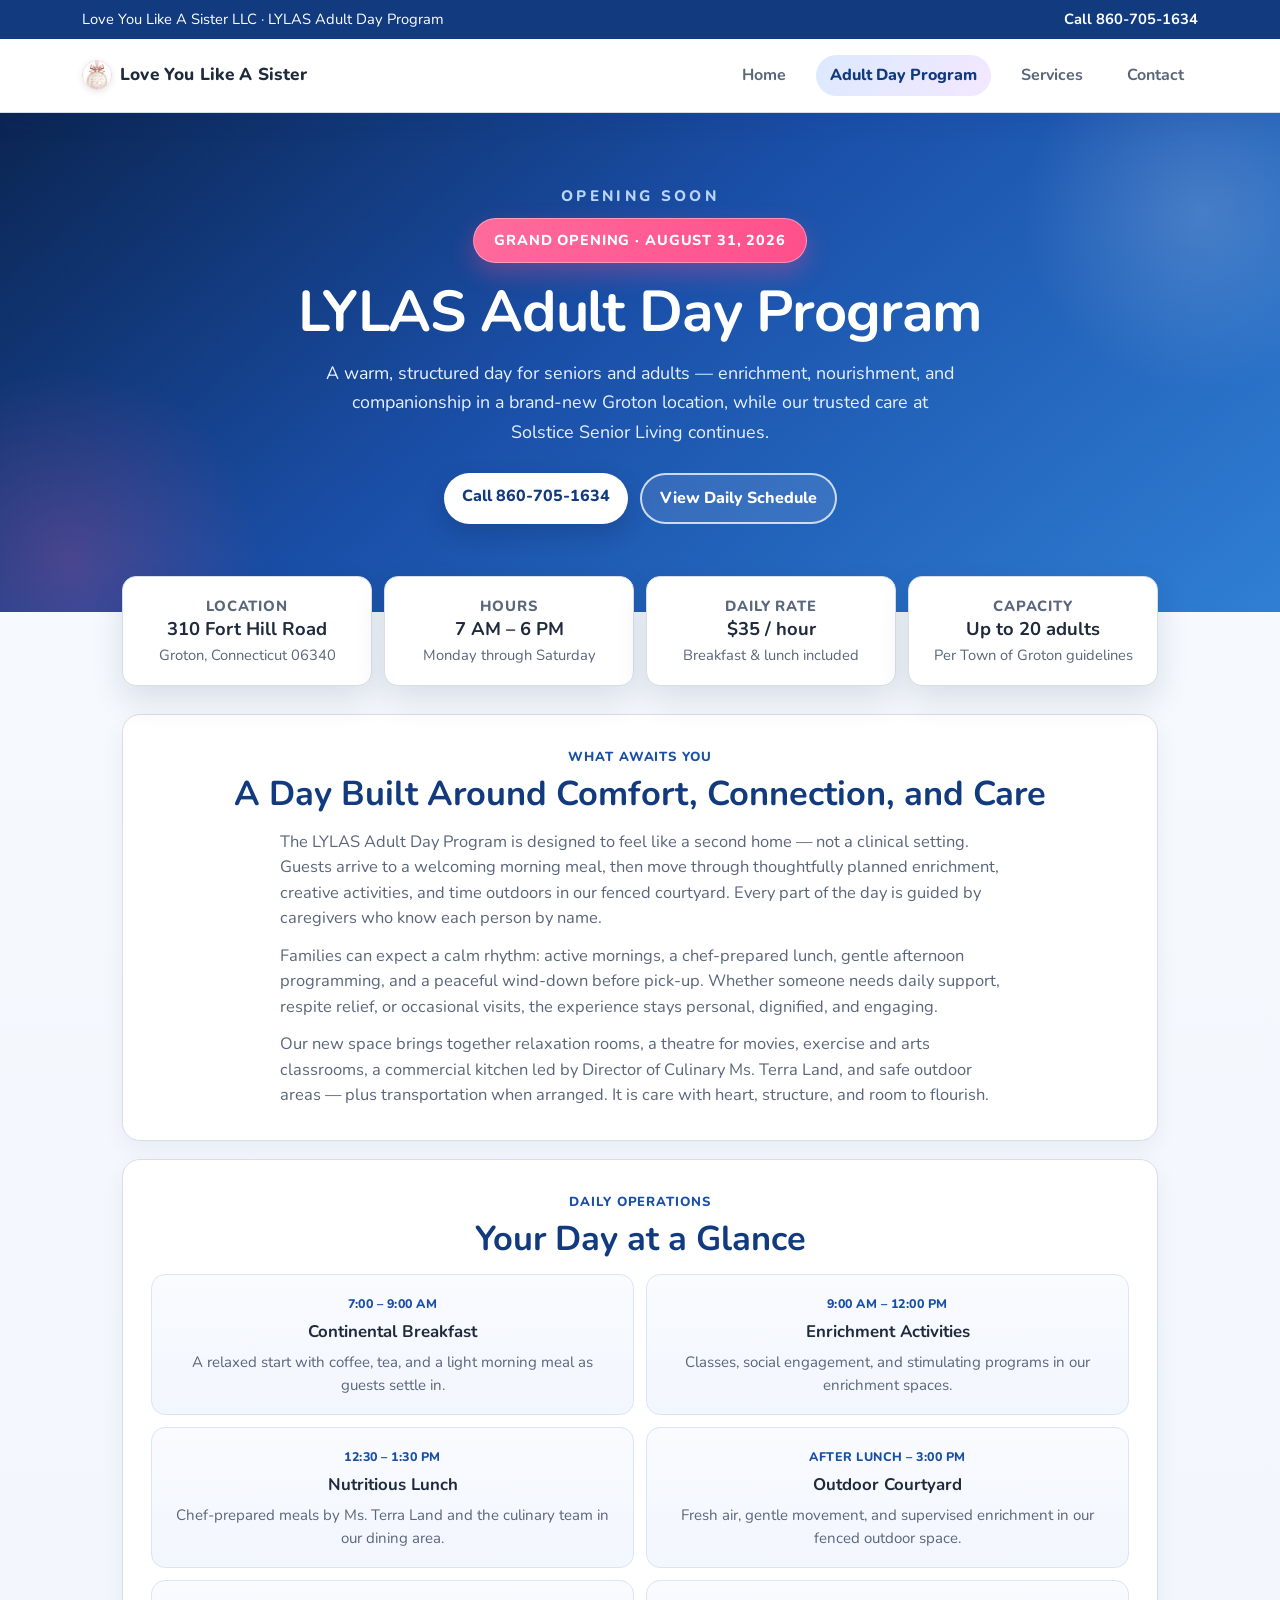
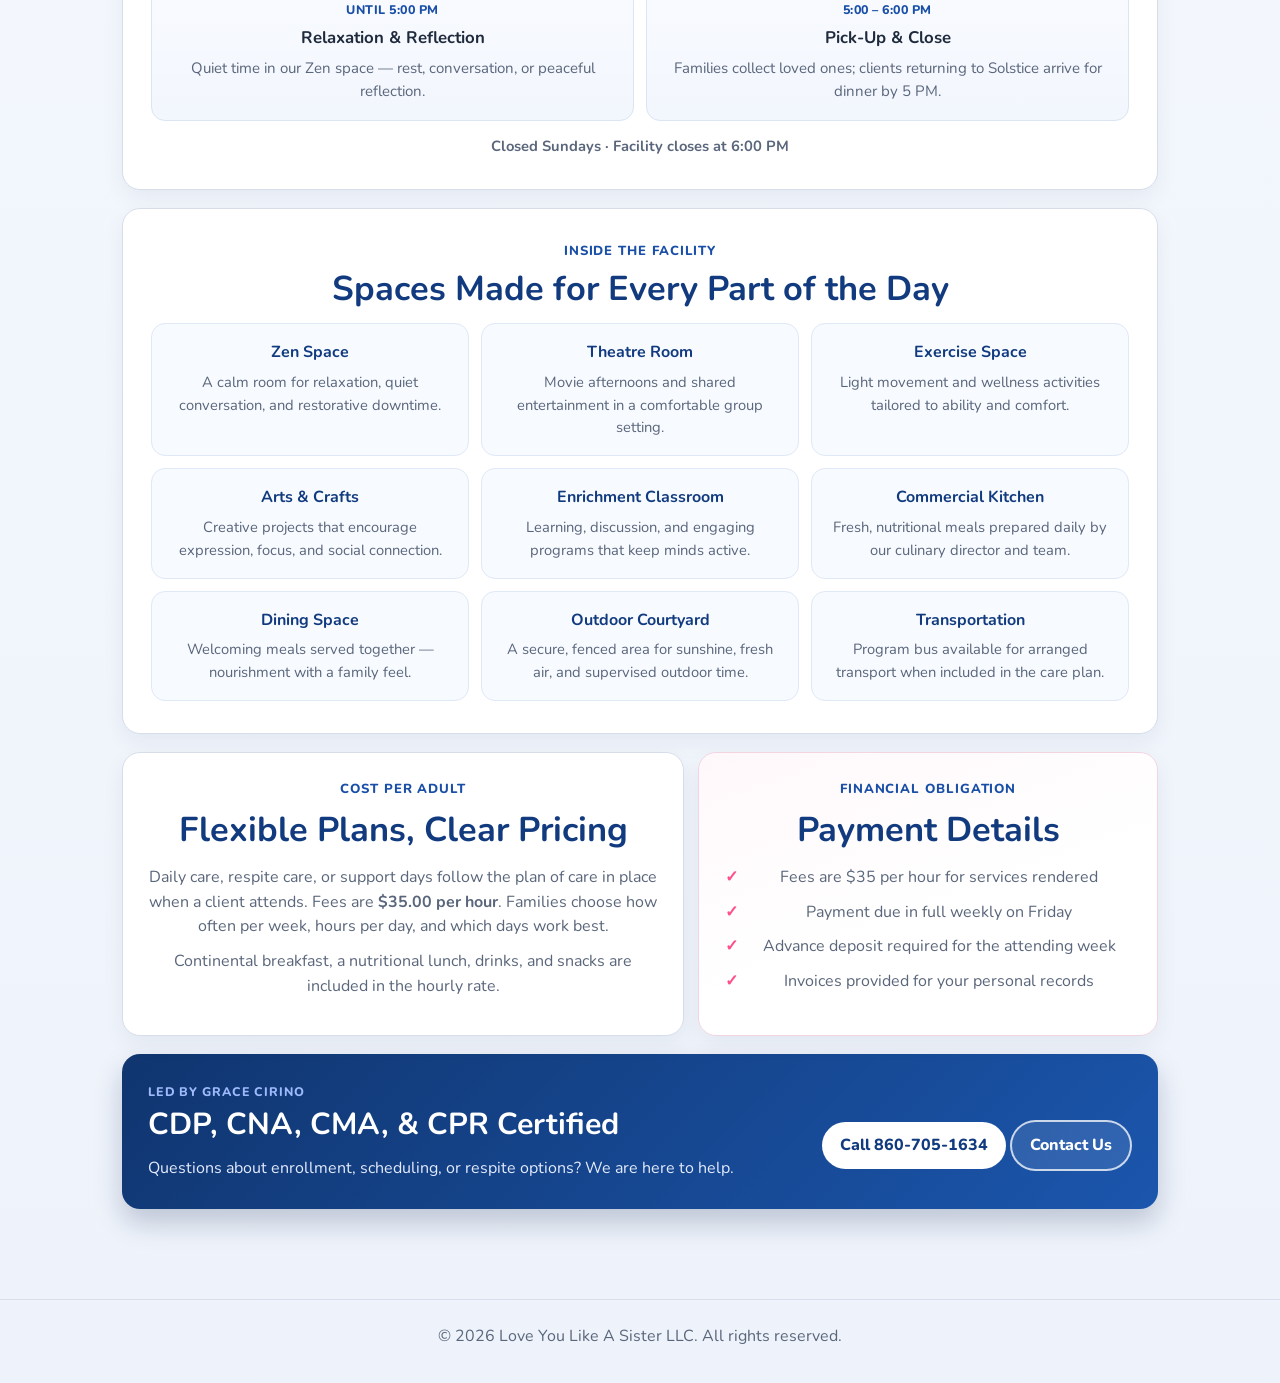
==== adult-day-program.html @ a0c16c76 "Add Adult Day Program page, analytics tracking, and UI polish. Launch a dedicated LYLAS program deta" ====
<!DOCTYPE html>
<html lang="en">
<head>
  <meta charset="UTF-8">
  <meta name="viewport" content="width=device-width, initial-scale=1.0">
  <title>LYLAS Adult Day Program | Love You Like A Sister</title>
  <meta name="description" content="Daily operations, fees, and facility details for the LYLAS Adult Day Program in Groton, Connecticut.">
  <link rel="preconnect" href="https://fonts.googleapis.com">
  <link rel="preconnect" href="https://fonts.gstatic.com" crossorigin>
  <link href="https://fonts.googleapis.com/css2?family=Nunito:wght@400;600;700;800&display=swap" rel="stylesheet">
  <link rel="stylesheet" href="styles.css?v=2">
  <link rel="icon" type="image/png" href="D677EA84-E0FD-40B1-A47E-7FA4DDE74145.PNG">
  <script defer src="/_vercel/insights/script.js"></script>
  <script defer src="analytics-trackers.js"></script>
</head>
<body class="adp-page">
  <header class="site-header adp-header">
    <div class="top-contact">
      <div class="wrap">
        <p>Love You Like A Sister LLC · LYLAS Adult Day Program</p>
        <a href="tel:+18607051634">Call 860-705-1634</a>
      </div>
    </div>
    <nav class="nav-wrap">
      <a class="brand" href="index.html">
        <img class="brand-heart" src="D677EA84-E0FD-40B1-A47E-7FA4DDE74145.PNG" alt="Love You Like A Sister logo">
        Love You Like A Sister
      </a>
      <div class="nav-links">
        <a href="index.html">Home</a>
        <a class="active" href="adult-day-program.html">Adult Day Program</a>
        <a href="services.html">Services</a>
        <a href="contact.html">Contact</a>
      </div>
    </nav>
  </header>

  <section class="adp-hero">
    <div class="adp-hero-glow" aria-hidden="true"></div>
    <div class="adp-hero-inner">
      <p class="adp-opening">Opening Soon</p>
      <span class="adp-badge">Grand Opening · August 31, 2026</span>
      <h1>LYLAS Adult Day Program</h1>
      <p class="adp-hero-lead">
        A warm, structured day for seniors and adults — enrichment, nourishment, and companionship
        in a brand-new Groton location, while our trusted care at Solstice Senior Living continues.
      </p>
      <div class="adp-hero-actions">
        <a class="btn primary" href="tel:+18607051634">Call 860-705-1634</a>
        <a class="btn ghost adp-btn-light" href="#schedule">View Daily Schedule</a>
      </div>
    </div>
  </section>

  <main class="adp-main">
    <section class="adp-stats">
      <article class="adp-stat-card">
        <p class="adp-stat-label">Location</p>
        <h3>310 Fort Hill Road</h3>
        <p>Groton, Connecticut 06340</p>
      </article>
      <article class="adp-stat-card">
        <p class="adp-stat-label">Hours</p>
        <h3>7 AM – 6 PM</h3>
        <p>Monday through Saturday</p>
      </article>
      <article class="adp-stat-card">
        <p class="adp-stat-label">Daily Rate</p>
        <h3>$35 / hour</h3>
        <p>Breakfast &amp; lunch included</p>
      </article>
      <article class="adp-stat-card">
        <p class="adp-stat-label">Capacity</p>
        <h3>Up to 20 adults</h3>
        <p>Per Town of Groton guidelines</p>
      </article>
    </section>

    <section class="adp-section adp-intro">
      <p class="eyebrow">What Awaits You</p>
      <h2>A Day Built Around Comfort, Connection, and Care</h2>
      <div class="adp-prose">
        <p>
          The LYLAS Adult Day Program is designed to feel like a second home — not a clinical setting.
          Guests arrive to a welcoming morning meal, then move through thoughtfully planned enrichment,
          creative activities, and time outdoors in our fenced courtyard. Every part of the day is guided
          by caregivers who know each person by name.
        </p>
        <p>
          Families can expect a calm rhythm: active mornings, a chef-prepared lunch, gentle afternoon
          programming, and a peaceful wind-down before pick-up. Whether someone needs daily support,
          respite relief, or occasional visits, the experience stays personal, dignified, and engaging.
        </p>
        <p>
          Our new space brings together relaxation rooms, a theatre for movies, exercise and arts classrooms,
          a commercial kitchen led by Director of Culinary Ms. Terra Land, and safe outdoor areas — plus
          transportation when arranged. It is care with heart, structure, and room to flourish.
        </p>
      </div>
    </section>

    <section id="schedule" class="adp-section">
      <p class="eyebrow">Daily Operations</p>
      <h2>Your Day at a Glance</h2>
      <div class="adp-timeline">
        <article class="adp-time-card">
          <time>7:00 – 9:00 AM</time>
          <h3>Continental Breakfast</h3>
          <p>A relaxed start with coffee, tea, and a light morning meal as guests settle in.</p>
        </article>
        <article class="adp-time-card">
          <time>9:00 AM – 12:00 PM</time>
          <h3>Enrichment Activities</h3>
          <p>Classes, social engagement, and stimulating programs in our enrichment spaces.</p>
        </article>
        <article class="adp-time-card">
          <time>12:30 – 1:30 PM</time>
          <h3>Nutritious Lunch</h3>
          <p>Chef-prepared meals by Ms. Terra Land and the culinary team in our dining area.</p>
        </article>
        <article class="adp-time-card">
          <time>After Lunch – 3:00 PM</time>
          <h3>Outdoor Courtyard</h3>
          <p>Fresh air, gentle movement, and supervised enrichment in our fenced outdoor space.</p>
        </article>
        <article class="adp-time-card">
          <time>Until 5:00 PM</time>
          <h3>Relaxation &amp; Reflection</h3>
          <p>Quiet time in our Zen space — rest, conversation, or peaceful reflection.</p>
        </article>
        <article class="adp-time-card">
          <time>5:00 – 6:00 PM</time>
          <h3>Pick-Up &amp; Close</h3>
          <p>Families collect loved ones; clients returning to Solstice arrive for dinner by 5 PM.</p>
        </article>
      </div>
      <p class="adp-footnote">Closed Sundays · Facility closes at 6:00 PM</p>
    </section>

    <section class="adp-section">
      <p class="eyebrow">Inside the Facility</p>
      <h2>Spaces Made for Every Part of the Day</h2>
      <div class="adp-feature-grid">
        <article class="adp-feature-card">
          <h3>Zen Space</h3>
          <p>A calm room for relaxation, quiet conversation, and restorative downtime.</p>
        </article>
        <article class="adp-feature-card">
          <h3>Theatre Room</h3>
          <p>Movie afternoons and shared entertainment in a comfortable group setting.</p>
        </article>
        <article class="adp-feature-card">
          <h3>Exercise Space</h3>
          <p>Light movement and wellness activities tailored to ability and comfort.</p>
        </article>
        <article class="adp-feature-card">
          <h3>Arts &amp; Crafts</h3>
          <p>Creative projects that encourage expression, focus, and social connection.</p>
        </article>
        <article class="adp-feature-card">
          <h3>Enrichment Classroom</h3>
          <p>Learning, discussion, and engaging programs that keep minds active.</p>
        </article>
        <article class="adp-feature-card">
          <h3>Commercial Kitchen</h3>
          <p>Fresh, nutritional meals prepared daily by our culinary director and team.</p>
        </article>
        <article class="adp-feature-card">
          <h3>Dining Space</h3>
          <p>Welcoming meals served together — nourishment with a family feel.</p>
        </article>
        <article class="adp-feature-card">
          <h3>Outdoor Courtyard</h3>
          <p>A secure, fenced area for sunshine, fresh air, and supervised outdoor time.</p>
        </article>
        <article class="adp-feature-card">
          <h3>Transportation</h3>
          <p>Program bus available for arranged transport when included in the care plan.</p>
        </article>
      </div>
    </section>

    <section class="adp-section adp-split">
      <article class="adp-panel">
        <p class="eyebrow">Cost per Adult</p>
        <h2>Flexible Plans, Clear Pricing</h2>
        <p>
          Daily care, respite care, or support days follow the plan of care in place when a client attends.
          Fees are <strong>$35.00 per hour</strong>. Families choose how often per week, hours per day, and which days work best.
        </p>
        <p>
          Continental breakfast, a nutritional lunch, drinks, and snacks are included in the hourly rate.
        </p>
      </article>
      <article class="adp-panel adp-panel-accent">
        <p class="eyebrow">Financial Obligation</p>
        <h2>Payment Details</h2>
        <ul class="adp-checklist">
          <li>Fees are $35 per hour for services rendered</li>
          <li>Payment due in full weekly on Friday</li>
          <li>Advance deposit required for the attending week</li>
          <li>Invoices provided for your personal records</li>
        </ul>
      </article>
    </section>

    <section class="adp-cta-band">
      <div>
        <p class="eyebrow">Led by Grace Cirino</p>
        <h2>CDP, CNA, CMA, &amp; CPR Certified</h2>
        <p>Questions about enrollment, scheduling, or respite options? We are here to help.</p>
      </div>
      <div class="hero-cta">
        <a class="btn primary" href="tel:+18607051634">Call 860-705-1634</a>
        <a class="btn ghost adp-btn-light" href="contact.html">Contact Us</a>
      </div>
    </section>
  </main>

  <footer class="site-footer">
    <p>&copy; 2026 Love You Like A Sister LLC. All rights reserved.</p>
  </footer>
</body>
</html>
---- styles.css ----
:root {
  --surface: #ffffff;
  --bg: #f6f8fc;
  --ink: #1f2b3d;
  --muted: #5a667b;
  --brand: #1a4fa8;
  --brand-dark: #123b7f;
  --accent: #ff4f8b;
  --border: #d7deea;
  --section: #edf2fb;
  --shadow: 0 14px 32px rgba(16, 33, 66, 0.12);
}

* {
  box-sizing: border-box;
}

body {
  margin: 0;
  font-family: "Nunito", Arial, sans-serif;
  color: var(--ink);
  background: var(--bg);
  line-height: 1.55;
  overflow-x: hidden;
}

img {
  display: block;
  width: 100%;
  height: auto;
}

.top-contact {
  background: var(--brand-dark);
  color: #fff;
  font-size: 0.92rem;
  max-height: 48px;
  overflow: hidden;
  transition: max-height 0.35s ease, opacity 0.35s ease;
}

.wrap {
  max-width: 1160px;
  margin: 0 auto;
  padding: 8px 22px;
  display: flex;
  justify-content: space-between;
  align-items: center;
  gap: 12px;
}

.top-contact p {
  margin: 0;
}

.top-contact a {
  color: #fff;
  text-decoration: none;
  font-weight: 700;
}

.site-header {
  position: sticky;
  top: 0;
  z-index: 20;
  background: rgba(255, 255, 255, 0.96);
  backdrop-filter: blur(8px);
  border-bottom: 1px solid var(--border);
  transition: box-shadow 0.25s ease, background-color 0.25s ease;
}

.site-header.scrolled {
  box-shadow: 0 10px 26px rgba(14, 28, 56, 0.12);
  background: rgba(255, 255, 255, 0.98);
}

.site-header.scrolled .top-contact {
  max-height: 0;
  opacity: 0;
}

.nav-wrap {
  max-width: 1160px;
  margin: 0 auto;
  padding: 14px 22px;
  display: flex;
  justify-content: space-between;
  align-items: center;
  gap: 14px;
  transition: padding 0.25s ease;
}

.site-header.scrolled .nav-wrap {
  padding-top: 10px;
  padding-bottom: 10px;
}

.brand {
  text-decoration: none;
  color: var(--ink);
  font-weight: 800;
  letter-spacing: 0.01em;
  font-size: 1.08rem;
  display: inline-flex;
  align-items: center;
  gap: 8px;
}

.brand-heart {
  width: 30px;
  height: 30px;
  border-radius: 50%;
  object-fit: cover;
  border: 1px solid #ecd9df;
  box-shadow: 0 2px 6px rgba(129, 68, 91, 0.14);
  flex-shrink: 0;
}

.nav-links {
  display: flex;
  gap: 16px;
  flex-wrap: wrap;
}

.nav-links a {
  text-decoration: none;
  color: var(--muted);
  font-weight: 700;
}

.nav-links a:hover {
  color: var(--brand);
}

.scroll-progress {
  position: absolute;
  left: 0;
  bottom: -1px;
  width: 0;
  height: 3px;
  background: linear-gradient(90deg, #4f8dff, #4ad2ff);
  transition: width 0.1s linear;
}

main {
  max-width: 1160px;
  margin: 0 auto;
  padding: 0 22px 50px;
}

.hero-banner {
  margin-top: 18px;
  border-radius: 0;
  overflow: hidden;
  position: relative;
  min-height: clamp(430px, 56vw, 760px);
  box-shadow: var(--shadow);
  isolation: isolate;
  width: 100vw;
  margin-left: calc(50% - 50vw);
  margin-right: calc(50% - 50vw);
  background: #d9e4f5;
}

.hero-banner img {
  position: absolute;
  inset: 0;
  width: 100%;
  height: 100%;
  object-fit: contain;
  object-position: center;
}

.hero-overlay {
  position: absolute;
  inset: 0;
  background: linear-gradient(95deg, rgba(11, 26, 56, 0.84) 28%, rgba(11, 26, 56, 0.25) 82%);
}

.hero-layer {
  position: absolute;
  border-radius: 50%;
  pointer-events: none;
  z-index: 1;
}

.hero-layer-a {
  width: 340px;
  height: 340px;
  right: -110px;
  top: -90px;
  background: radial-gradient(circle at 30% 30%, rgba(141, 184, 255, 0.52), rgba(141, 184, 255, 0));
}

.hero-layer-b {
  width: 280px;
  height: 280px;
  right: 8%;
  bottom: -150px;
  background: radial-gradient(circle at 60% 40%, rgba(255, 98, 167, 0.35), rgba(255, 98, 167, 0));
}

.hero-badge {
  position: absolute;
  z-index: 2;
  color: #f3f6ff;
  border: 1px solid rgba(255, 255, 255, 0.3);
  background: rgba(18, 40, 78, 0.45);
  backdrop-filter: blur(4px);
  border-radius: 999px;
  padding: 9px 14px;
  font-size: 0.82rem;
  font-weight: 700;
  animation: floatBadge 8s ease-in-out infinite;
  opacity: 0.9;
}

.hero-badge-a {
  top: 20%;
  right: 6%;
}

.hero-badge-b {
  right: 10%;
  bottom: 14%;
  animation-delay: 1.8s;
}

.hero-content {
  position: relative;
  z-index: 3;
  padding: 64px 56px;
  max-width: 640px;
  color: #fff;
}

.eyebrow {
  margin: 0 0 6px;
  text-transform: uppercase;
  letter-spacing: 0.07em;
  font-size: 0.78rem;
  font-weight: 800;
  color: #99b5f3;
}

.hero-content h1 {
  margin: 0 0 12px;
  line-height: 1.12;
  font-size: clamp(2rem, 5vw, 3.2rem);
}

.hero-content p {
  margin: 0;
  color: #f0f4ff;
  font-size: 1.04rem;
  max-width: 48ch;
}

.hero-mission {
  margin-top: 14px !important;
  padding-top: 12px;
  border-top: 1px solid rgba(255, 255, 255, 0.28);
  font-style: italic;
  font-weight: 700;
  color: #f7f9ff !important;
  max-width: 62ch !important;
}

.btn {
  display: inline-block;
  margin-top: 20px;
  border-radius: 999px;
  padding: 11px 18px;
  text-decoration: none;
  font-weight: 800;
}

.btn.primary {
  background: #fff;
  color: var(--brand-dark);
}

.btn.ghost {
  border: 2px solid var(--brand);
  color: var(--brand);
  background: transparent;
}

.nav-links a.active {
  color: var(--brand);
}

.section-page {
  margin: 28px 22px 50px;
  background: var(--surface);
  border: 1px solid var(--border);
  border-radius: 18px;
  padding: 28px 26px;
  box-shadow: 0 8px 22px rgba(16, 33, 66, 0.06);
}

.section-title h1 {
  margin: 0 0 10px;
  font-size: clamp(1.7rem, 3.5vw, 2.4rem);
  line-height: 1.15;
}

.stack-grid {
  display: grid;
  grid-template-columns: repeat(3, minmax(0, 1fr));
  gap: 14px;
  margin-top: 14px;
}

.stack-card {
  background: #f7faff;
  border: 1px solid var(--border);
  border-radius: 14px;
  padding: 18px;
}

.stack-card h3 {
  margin-top: 0;
  margin-bottom: 10px;
}

.stack-card ul {
  margin: 0;
  padding-left: 20px;
  color: var(--muted);
}

.page-cta,
.contact-card .hero-cta {
  margin-top: 18px;
}

.gallery-showcase {
  display: grid;
  grid-template-columns: 1.2fr 0.8fr;
  gap: 14px;
  margin-top: 14px;
}

.gallery-main {
  margin: 0;
  border: 1px solid var(--border);
  border-radius: 14px;
  overflow: hidden;
  background: #edf2fb;
}

.gallery-main img {
  width: 100%;
  aspect-ratio: 4 / 3;
  object-fit: contain;
}

.gallery-main figcaption {
  padding: 10px 12px;
  color: var(--muted);
  font-size: 0.9rem;
}

.gallery-thumbs {
  display: grid;
  grid-template-columns: repeat(3, minmax(0, 1fr));
  gap: 8px;
  align-content: start;
}

.gallery-thumb {
  border: 2px solid transparent;
  border-radius: 10px;
  padding: 0;
  overflow: hidden;
  cursor: pointer;
  background: #fff;
}

.gallery-thumb.is-active {
  border-color: var(--brand);
}

.gallery-thumb img {
  width: 100%;
  aspect-ratio: 1 / 1;
  object-fit: cover;
}

.path-cards {
  display: grid;
  grid-template-columns: repeat(4, minmax(0, 1fr));
  gap: 12px;
  margin-top: 14px;
}

.path-card {
  background: #f7faff;
  border: 1px solid var(--border);
  border-radius: 14px;
  padding: 16px;
}

.path-card span {
  display: inline-flex;
  width: 30px;
  height: 30px;
  border-radius: 50%;
  align-items: center;
  justify-content: center;
  background: #e3eefb;
  color: var(--brand);
  font-weight: 800;
}

.path-card h3 {
  margin: 8px 0 6px;
  font-size: 1rem;
}

.path-card p {
  margin: 0;
  color: var(--muted);
  font-size: 0.94rem;
}

.legacy-section,
.programs,
.media-gallery,
.videos,
.contact-cta {
  margin-top: 38px;
}

.legacy-section {
  width: 100vw;
  margin-left: calc(50% - 50vw);
  margin-right: calc(50% - 50vw);
  background: linear-gradient(180deg, #ffffff 0%, #f8fbff 100%);
  border-top: 1px solid #e3eaf5;
  border-bottom: 1px solid #e3eaf5;
  padding: 42px 0;
}

.legacy-grid {
  max-width: 1160px;
  margin: 0 auto;
  padding: 0 22px;
  display: block;
}

.legacy-grid h2,
.programs h2,
.contact-cta h2 {
  margin: 0 0 10px;
  line-height: 1.18;
  font-size: clamp(1.5rem, 3vw, 2.2rem);
}

.legacy-grid p {
  margin: 0 0 13px;
  color: var(--muted);
  font-size: 1.05rem;
  max-width: 62ch;
}

.programs {
  background: var(--section);
  border: 1px solid var(--border);
  border-radius: 0;
  padding: 34px 26px;
  width: 100vw;
  margin-left: calc(50% - 50vw);
  margin-right: calc(50% - 50vw);
  border-left: 0;
  border-right: 0;
}

.center {
  text-align: center;
}

.programs h2 {
  text-align: center;
  margin-bottom: 20px;
}

.program-shell {
  background: var(--surface);
  border: 1px solid var(--border);
  border-radius: 16px;
  padding: 18px;
  margin-bottom: 16px;
}

.program-shell:last-child {
  margin-bottom: 0;
}

.program-head p {
  margin: 0;
  color: var(--brand);
  font-size: 0.75rem;
  letter-spacing: 0.08em;
  font-weight: 800;
}

.program-head h3 {
  margin: 4px 0 8px;
  font-size: 2rem;
  line-height: 1.1;
}

.pill-row {
  display: flex;
  flex-wrap: wrap;
  gap: 8px;
  margin-bottom: 14px;
}

.pill-row span {
  font-size: 0.8rem;
  font-weight: 700;
  color: #27538b;
  padding: 6px 10px;
  border-radius: 999px;
  background: #e3eefb;
}

.program-body {
  display: grid;
  grid-template-columns: 0.9fr 1.1fr;
  gap: 18px;
  align-items: start;
}

.program-shell:nth-of-type(even) .program-gallery {
  order: 2;
}

.program-shell:nth-of-type(even) .program-detail {
  order: 1;
}

.program-gallery {
  display: grid;
  gap: 10px;
}

.program-main-frame {
  border-radius: 12px;
  border: 1px solid var(--border);
  height: clamp(280px, 34vw, 520px);
  position: relative;
  overflow: hidden;
  background: #edf2fb;
  --gallery-bg: none;
}

.program-main-frame::before {
  content: "";
  position: absolute;
  inset: 0;
  background-image: var(--gallery-bg);
  background-size: cover;
  background-position: center;
  filter: blur(16px) saturate(1.05);
  transform: scale(1.08);
  opacity: 0.8;
}

.program-main-image {
  position: relative;
  z-index: 1;
  width: 100%;
  height: 100%;
  object-fit: contain;
  object-position: center;
  background: transparent;
}

.program-thumbs {
  display: flex;
  flex-wrap: wrap;
  justify-content: center;
  gap: 8px;
  margin-top: 2px;
}

.program-thumb {
  width: 11px;
  height: 11px;
  border: 0;
  border-radius: 50%;
  padding: 0;
  cursor: pointer;
  background: #b7c6de;
  opacity: 0.95;
  transition: transform 0.2s ease, background-color 0.2s ease, opacity 0.2s ease;
}

.program-thumb img {
  display: none;
}

.program-thumb.is-active {
  background: var(--brand);
  transform: scale(1.18);
  opacity: 1;
}

.program-thumb:hover {
  background: #86a3d4;
  opacity: 1;
}

.program-detail {
  background: #fff;
  border-radius: 12px;
  border: 1px solid var(--border);
  padding: 14px;
}

.detail-label {
  margin: 0 0 10px;
  font-weight: 800;
  letter-spacing: 0.05em;
  font-size: 0.8rem;
  color: #23467e;
}

.detail-group + .detail-group {
  margin-top: 6px;
}

.detail-toggle {
  width: 100%;
  text-align: left;
  border: 0;
  border-top: 1px dashed #c8d5ea;
  background: transparent;
  color: var(--ink);
  font-size: 1rem;
  font-weight: 700;
  padding: 12px 24px 10px 0;
  position: relative;
  cursor: pointer;
}

.detail-toggle::after {
  content: "+";
  position: absolute;
  right: 2px;
  top: 10px;
  color: var(--brand);
  font-size: 1.4rem;
  font-weight: 700;
  line-height: 1;
}

.detail-toggle.is-open::after {
  content: "−";
}

.detail-content {
  max-height: 0;
  overflow: hidden;
  transition: max-height 0.3s ease;
}

.detail-content p {
  margin: 0;
  color: var(--muted);
  padding: 0 0 8px;
}

.detail-content.is-open {
  max-height: 140px;
}

.program-btn {
  margin-top: 12px;
  background: #4aafff;
  color: #08315e;
  box-shadow: none;
  font-size: 0.86rem;
  letter-spacing: 0.02em;
}

.media-gallery h2,
.videos h2 {
  text-align: center;
  margin: 0 0 10px;
}

.media-intro {
  margin: 0 auto 14px;
  text-align: center;
  color: var(--muted);
  max-width: 72ch;
}

.media-grid {
  display: grid;
  grid-template-columns: repeat(4, minmax(0, 1fr));
  gap: 10px;
}

.media-grid figure,
.video-grid figure {
  margin: 0;
  border: 1px solid var(--border);
  border-radius: 12px;
  background: #fff;
  overflow: hidden;
}

.media-grid figure {
  position: relative;
  background: linear-gradient(145deg, #f6f8ff, #e5ebf7);
  min-height: 220px;
}

.media-grid figure::before {
  content: "";
  position: absolute;
  inset: 0;
  background-image: var(--bg-image, none);
  background-size: cover;
  background-position: center;
  filter: blur(16px) saturate(1.04);
  transform: scale(1.08);
  opacity: 0.72;
}

.media-grid img {
  position: relative;
  z-index: 1;
  width: 100%;
  height: clamp(240px, 36vw, 420px);
  object-fit: contain;
  object-position: center;
}

.media-grid figcaption {
  display: none;
}

.media-grid figcaption,
.video-grid figcaption {
  margin: 0;
  padding: 8px 10px;
  color: var(--muted);
  font-size: 0.83rem;
}

.video-grid {
  display: grid;
  grid-template-columns: repeat(2, minmax(0, 1fr));
  gap: 12px;
}

.video-grid video {
  width: 100%;
  max-height: 460px;
  background: #000;
  display: block;
  cursor: zoom-in;
}

main img,
main video {
  cursor: zoom-in;
}

.lightbox {
  position: fixed;
  inset: 0;
  z-index: 200;
  background: rgba(5, 10, 20, 0.9);
  display: none;
  align-items: center;
  justify-content: center;
  padding: 18px;
}

.lightbox.is-open {
  display: flex;
}

.lightbox-media {
  max-width: min(98vw, 1500px);
  max-height: 94vh;
  width: auto;
  height: auto;
  object-fit: contain;
  box-shadow: 0 18px 44px rgba(0, 0, 0, 0.42);
  border-radius: 10px;
}

.lightbox video.lightbox-media {
  width: min(98vw, 1400px);
}

.lightbox-close {
  position: absolute;
  top: 12px;
  right: 14px;
  border: 0;
  border-radius: 999px;
  background: rgba(255, 255, 255, 0.18);
  color: #fff;
  font-size: 1.8rem;
  width: 42px;
  height: 42px;
  cursor: pointer;
}

.contact-cta {
  background: linear-gradient(135deg, #10356f, #1b56ad);
  color: #fff;
  border-radius: 18px;
  padding: 26px;
  display: flex;
  justify-content: space-between;
  gap: 18px;
  align-items: center;
  box-shadow: 0 14px 26px rgba(13, 34, 78, 0.22);
}

.contact-cta p {
  margin: 0;
  color: #e5ecff;
}

.contact-cta .eyebrow {
  color: #9ebafb;
}

.hero-cta {
  margin-top: 8px;
}

.site-footer {
  margin-top: 40px;
  padding: 24px 22px 34px;
  border-top: 1px solid var(--border);
  color: var(--muted);
  text-align: center;
}

.site-footer p {
  margin: 0;
}

.legacy-grid .program-btn {
  margin-top: 14px;
}

.adp-page {
  background: linear-gradient(180deg, #f8fbff 0%, #eef3fb 100%);
}

.adp-header {
  box-shadow: 0 8px 24px rgba(15, 47, 102, 0.08);
}

.adp-header .nav-wrap {
  padding-top: 16px;
  padding-bottom: 16px;
}

.adp-header .nav-links a {
  padding: 8px 14px;
  border-radius: 999px;
  transition: background-color 0.2s ease, color 0.2s ease;
}

.adp-header .nav-links a:hover {
  background: #edf4ff;
}

.adp-header .nav-links a.active {
  background: linear-gradient(120deg, #dce9ff, #f3e8ff);
  color: var(--brand-dark);
  font-weight: 800;
}

.adp-hero {
  background: linear-gradient(140deg, #0b2552 0%, #1a4fa8 45%, #2f7fd4 100%);
  color: #ffffff;
  padding: 72px 22px 88px;
  position: relative;
  overflow: hidden;
  text-align: center;
}

.adp-hero::before,
.adp-hero-glow {
  content: "";
  position: absolute;
  border-radius: 50%;
  pointer-events: none;
}

.adp-hero::before {
  right: -100px;
  top: -80px;
  width: 360px;
  height: 360px;
  background: radial-gradient(circle, rgba(255, 255, 255, 0.16), transparent 70%);
}

.adp-hero-glow {
  left: -120px;
  bottom: -140px;
  width: 380px;
  height: 380px;
  background: radial-gradient(circle, rgba(255, 79, 139, 0.22), transparent 72%);
}

.adp-hero-inner {
  max-width: 820px;
  margin: 0 auto;
  position: relative;
  z-index: 1;
}

.adp-opening {
  margin: 0 0 10px;
  font-size: 0.95rem;
  letter-spacing: 0.22em;
  text-transform: uppercase;
  font-weight: 800;
  color: #b9d4ff;
}

.adp-badge {
  display: inline-block;
  background: linear-gradient(120deg, #ff6b9d, #ff4f8b);
  border: 1px solid rgba(255, 255, 255, 0.35);
  border-radius: 999px;
  padding: 10px 20px;
  font-size: 0.9rem;
  font-weight: 800;
  letter-spacing: 0.06em;
  text-transform: uppercase;
  margin-bottom: 18px;
  box-shadow: 0 10px 24px rgba(255, 79, 139, 0.32);
}

.adp-hero h1 {
  margin: 0 0 16px;
  font-size: clamp(2.2rem, 6vw, 3.6rem);
  line-height: 1.08;
  color: #ffffff;
  letter-spacing: -0.02em;
}

.adp-hero-lead {
  margin: 0 auto;
  color: #e8f0ff;
  font-size: 1.12rem;
  max-width: 58ch;
  line-height: 1.65;
}

.adp-hero-actions {
  margin-top: 26px;
  display: flex;
  flex-wrap: wrap;
  gap: 12px;
  justify-content: center;
}

.adp-hero .btn {
  margin-top: 0;
}

.adp-hero .btn.primary {
  background: #ffffff;
  color: var(--brand-dark);
  box-shadow: 0 10px 24px rgba(8, 24, 56, 0.2);
}

.adp-btn-light {
  border: 2px solid rgba(255, 255, 255, 0.75) !important;
  color: #ffffff !important;
  background: rgba(255, 255, 255, 0.1) !important;
}

.adp-main {
  max-width: 1080px;
  margin: -36px auto 0;
  padding: 0 22px 50px;
  position: relative;
  z-index: 2;
}

.adp-stats {
  display: grid;
  grid-template-columns: repeat(4, minmax(0, 1fr));
  gap: 12px;
  margin-bottom: 28px;
}

.adp-stat-card {
  background: var(--surface);
  border: 1px solid var(--border);
  border-radius: 14px;
  padding: 18px 16px;
  box-shadow: var(--shadow);
  text-align: center;
}

.adp-stat-label {
  margin: 0 0 4px;
  font-size: 0.75rem;
  text-transform: uppercase;
  letter-spacing: 0.06em;
  font-weight: 800;
  color: var(--brand);
}

.adp-stat-card h3 {
  margin: 0 0 4px;
  font-size: 1.15rem;
  line-height: 1.2;
}

.adp-stat-card p {
  margin: 0;
  color: var(--muted);
  font-size: 0.92rem;
}

.adp-section {
  background: var(--surface);
  border: 1px solid var(--border);
  border-radius: 18px;
  padding: 32px 28px;
  margin-bottom: 18px;
  box-shadow: 0 8px 22px rgba(16, 33, 66, 0.06);
  text-align: center;
}

.adp-section h2 {
  margin: 0 0 14px;
  font-size: clamp(1.55rem, 3.2vw, 2.15rem);
  line-height: 1.2;
  color: var(--brand-dark);
}

.adp-intro .eyebrow,
.adp-section .eyebrow {
  color: var(--brand);
  font-size: 0.82rem;
}

.adp-prose {
  max-width: 72ch;
  margin: 0 auto;
  text-align: left;
}

.adp-prose p {
  margin: 0 0 12px;
  color: var(--muted);
  font-size: 1.03rem;
}

.adp-prose p:last-child {
  margin-bottom: 0;
}

.adp-timeline {
  display: grid;
  grid-template-columns: repeat(2, minmax(0, 1fr));
  gap: 12px;
}

.adp-time-card {
  background: linear-gradient(180deg, #f9fbff 0%, #f2f6fd 100%);
  border: 1px solid #dbe5f4;
  border-radius: 14px;
  padding: 16px 18px;
}

.adp-time-card time {
  display: inline-block;
  font-size: 0.78rem;
  font-weight: 800;
  letter-spacing: 0.04em;
  text-transform: uppercase;
  color: var(--brand);
  margin-bottom: 6px;
}

.adp-time-card h3 {
  margin: 0 0 6px;
  font-size: 1.05rem;
}

.adp-time-card p {
  margin: 0;
  color: var(--muted);
  font-size: 0.94rem;
}

.adp-footnote {
  margin: 14px 0 0;
  color: var(--muted);
  font-size: 0.92rem;
  font-weight: 700;
}

.adp-feature-grid {
  display: grid;
  grid-template-columns: repeat(3, minmax(0, 1fr));
  gap: 12px;
}

.adp-feature-card {
  background: #f7faff;
  border: 1px solid #e0e9f7;
  border-radius: 14px;
  padding: 16px;
  transition: transform 0.2s ease, box-shadow 0.2s ease;
}

.adp-feature-card:hover {
  transform: translateY(-2px);
  box-shadow: 0 10px 20px rgba(20, 48, 94, 0.08);
}

.adp-feature-card h3 {
  margin: 0 0 6px;
  font-size: 1rem;
  color: var(--brand-dark);
}

.adp-feature-card p {
  margin: 0;
  color: var(--muted);
  font-size: 0.92rem;
}

.adp-split {
  display: grid;
  grid-template-columns: 1.1fr 0.9fr;
  gap: 14px;
  padding: 0;
  background: transparent;
  border: 0;
  box-shadow: none;
}

.adp-panel {
  background: var(--surface);
  border: 1px solid var(--border);
  border-radius: 18px;
  padding: 26px;
  box-shadow: 0 8px 22px rgba(16, 33, 66, 0.06);
}

.adp-panel-accent {
  background: linear-gradient(160deg, #fff8fb 0%, #fff 55%);
  border-color: #f3d5e2;
}

.adp-panel h2 {
  margin-top: 0;
}

.adp-panel p {
  margin: 0 0 10px;
  color: var(--muted);
}

.adp-checklist {
  margin: 0;
  padding: 0;
  list-style: none;
}

.adp-checklist li {
  position: relative;
  padding-left: 22px;
  margin-bottom: 10px;
  color: var(--muted);
}

.adp-checklist li::before {
  content: "✓";
  position: absolute;
  left: 0;
  color: var(--accent);
  font-weight: 800;
}

.adp-cta-band {
  background: linear-gradient(135deg, #10356f, #1b56ad);
  color: #fff;
  border-radius: 18px;
  padding: 28px 26px;
  display: flex;
  justify-content: space-between;
  align-items: center;
  gap: 18px;
  box-shadow: 0 14px 28px rgba(13, 34, 78, 0.22);
}

.adp-cta-band h2 {
  margin: 0 0 8px;
  font-size: clamp(1.35rem, 2.8vw, 1.9rem);
}

.adp-cta-band p {
  margin: 0;
  color: #e5ecff;
}

.adp-cta-band .eyebrow {
  color: #9ebafb;
}

.reveal {
  opacity: 1;
  transform: none;
}

.js .reveal {
  opacity: 0;
  transform: translateY(6px);
  transition: opacity 0.28s ease-out, transform 0.28s ease-out;
  transition-delay: 0s;
}

.reveal.in-view {
  opacity: 1;
  transform: none;
}

.reveal[data-delay="1"] {
  transition-delay: 0.05s;
}

.reveal[data-delay="2"] {
  transition-delay: 0.1s;
}

.reveal[data-delay="3"] {
  transition-delay: 0.15s;
}

@keyframes floatBadge {
  0%,
  100% {
    transform: translateY(0);
  }
  50% {
    transform: translateY(-4px);
  }
}

@media (prefers-reduced-motion: reduce) {
  * {
    animation: none !important;
    transition: none !important;
  }

  .reveal {
    opacity: 1;
    transform: none;
  }
}

@media (max-width: 920px) {
  .legacy-grid,
  .program-body {
    grid-template-columns: 1fr;
  }

  .program-main-image {
    width: 100%;
    height: 100%;
  }

  .program-main-frame {
    height: clamp(220px, 52vw, 360px);
  }

  .program-shell:nth-of-type(even) .program-gallery,
  .program-shell:nth-of-type(even) .program-detail {
    order: initial;
  }

  .contact-cta {
    flex-direction: column;
    align-items: flex-start;
  }

  .media-grid {
    grid-template-columns: repeat(2, minmax(0, 1fr));
  }

  .video-grid {
    grid-template-columns: 1fr;
  }

  .adp-stats {
    grid-template-columns: repeat(2, minmax(0, 1fr));
  }

  .adp-timeline,
  .adp-feature-grid,
  .adp-split {
    grid-template-columns: 1fr;
  }

  .adp-cta-band {
    flex-direction: column;
    align-items: flex-start;
  }

  .stack-grid,
  .gallery-showcase,
  .path-cards {
    grid-template-columns: 1fr;
  }

  .hero-badge {
    display: none;
  }
}

@media (max-width: 680px) {
  .wrap,
  .nav-wrap,
  main {
    padding-left: 14px;
    padding-right: 14px;
  }

  .legacy-section {
    padding: 30px 0;
  }

  .legacy-grid {
    padding: 0 14px;
    gap: 16px;
  }

  .nav-links {
    display: none;
  }

  .adp-hero {
    padding: 40px 14px 48px;
  }

  .adp-main {
    padding: 0 14px 40px;
  }

  .adp-stats {
    grid-template-columns: 1fr;
  }

  .adp-section {
    padding: 20px 16px;
  }

  .hero-banner {
    min-height: 360px;
    border-radius: 0;
  }

  .hero-content {
    padding: 32px 20px;
  }

  .programs {
    border-radius: 0;
    padding: 14px;
  }

  .program-shell {
    padding: 12px;
  }

  .program-head h3 {
    font-size: 1.6rem;
  }

  .program-thumbs {
    justify-content: center;
  }

  .contact-cta {
    border-radius: 14px;
    padding: 18px;
  }

  .media-grid {
    grid-template-columns: 1fr;
    display: flex;
    overflow-x: auto;
    gap: 12px;
    scroll-snap-type: x mandatory;
    padding-bottom: 8px;
    -webkit-overflow-scrolling: touch;
  }

  .media-grid::-webkit-scrollbar {
    height: 8px;
  }

  .media-grid::-webkit-scrollbar-thumb {
    background: #b8c7e2;
    border-radius: 999px;
  }

  .media-grid figure {
    flex: 0 0 86vw;
    max-width: 86vw;
    scroll-snap-align: center;
  }

  .media-grid img {
    height: min(74vh, 620px);
  }
}
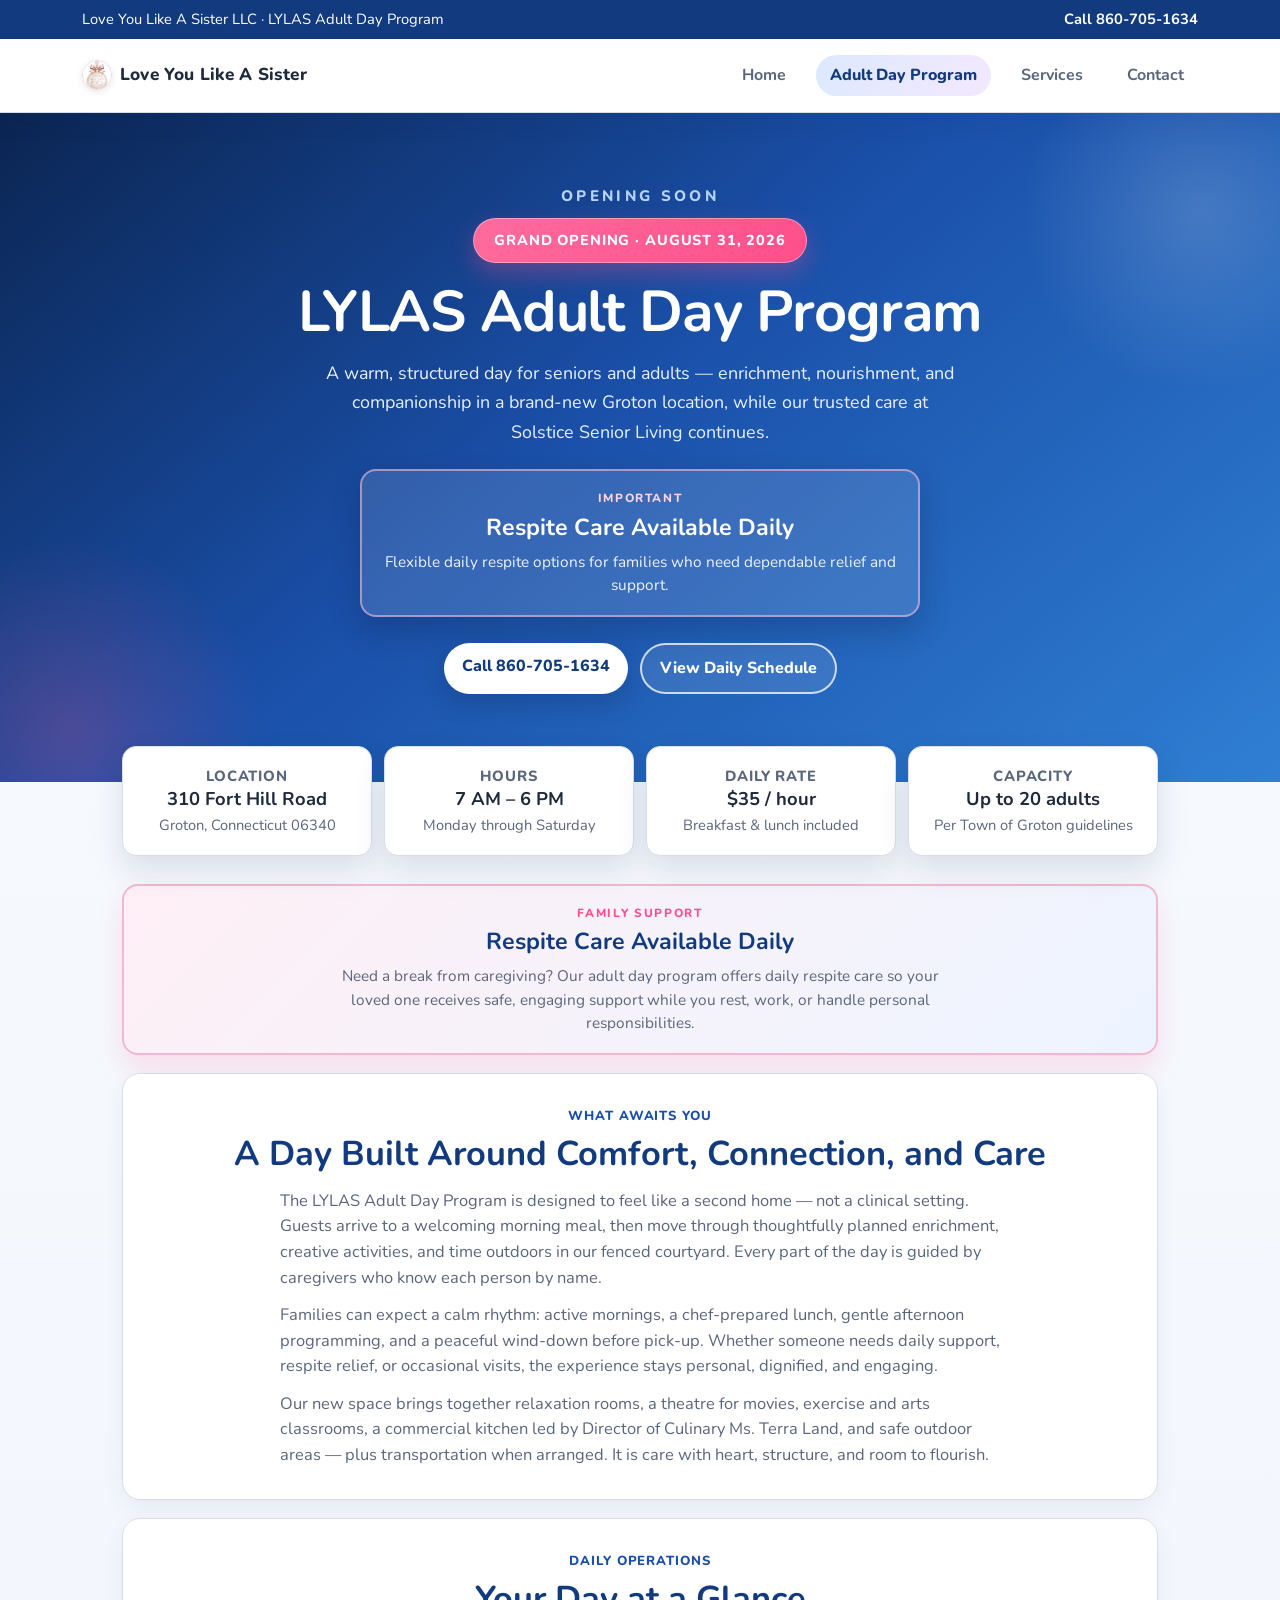
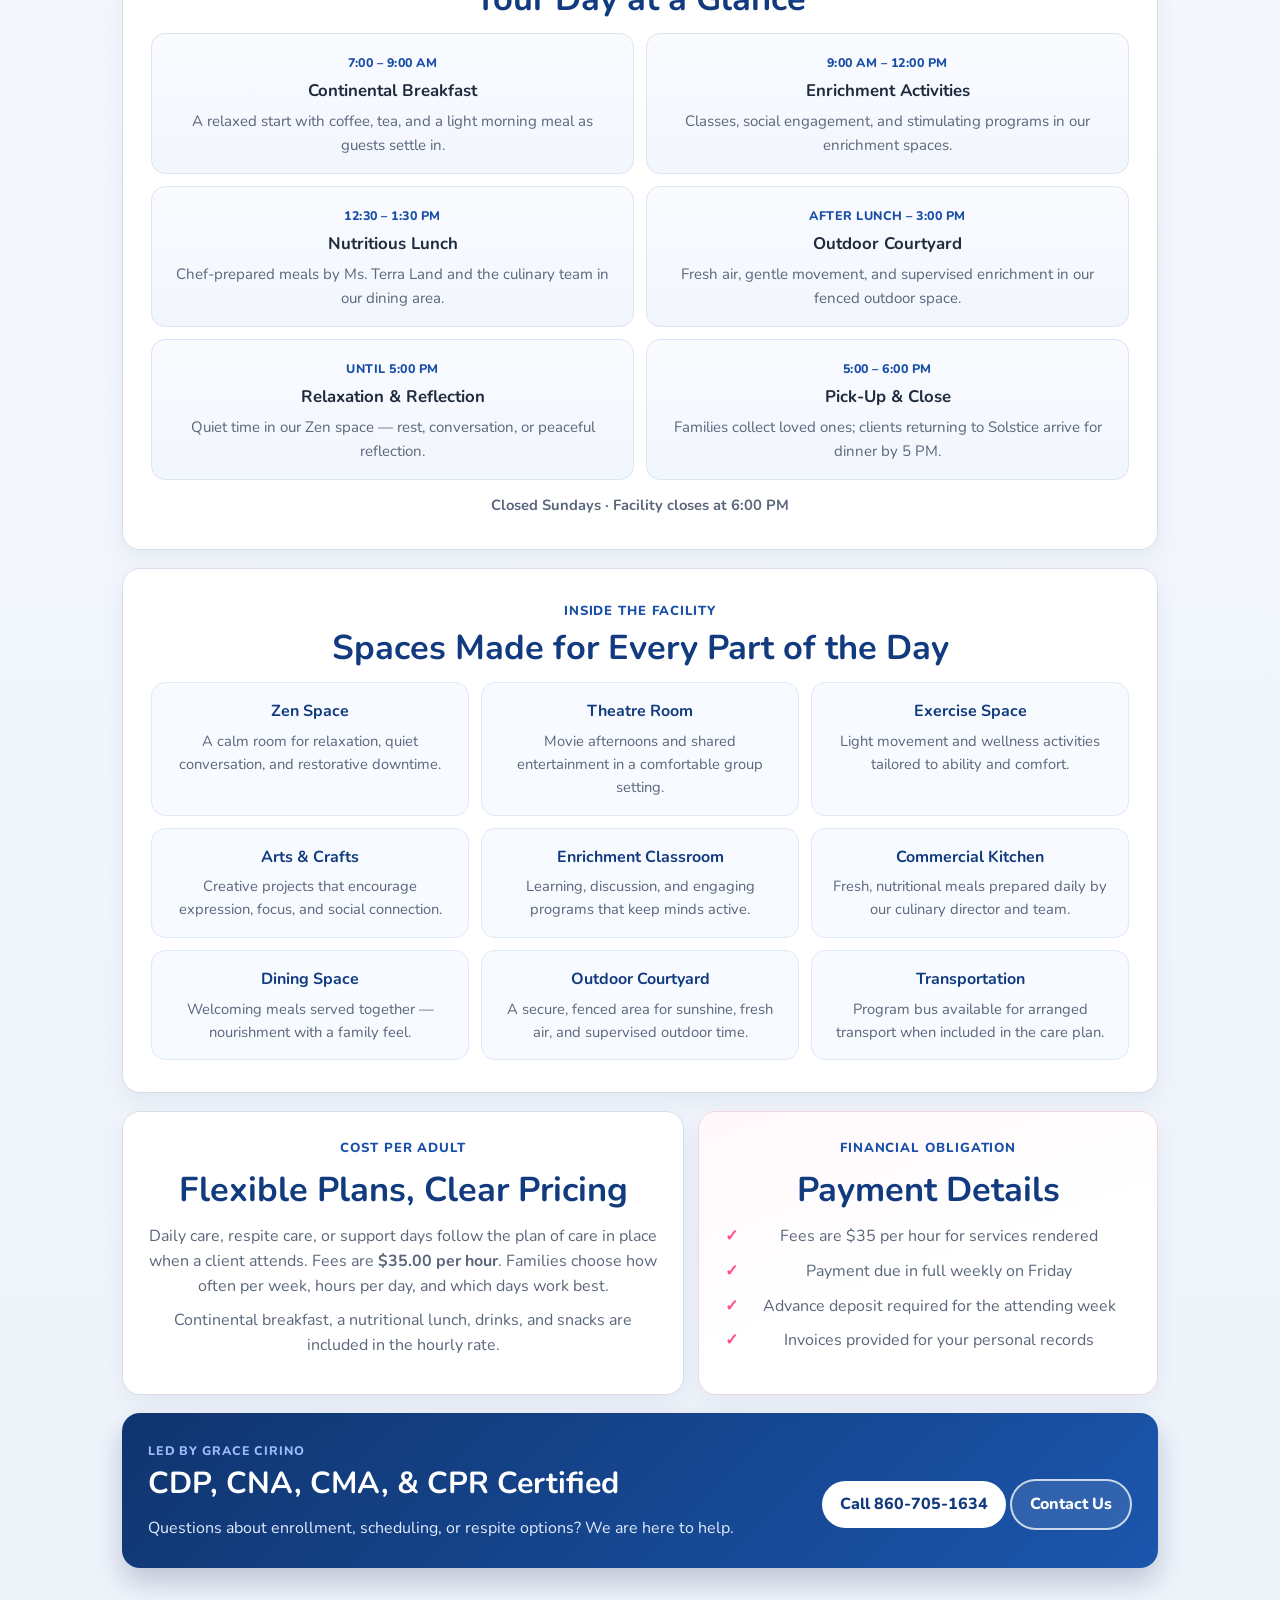
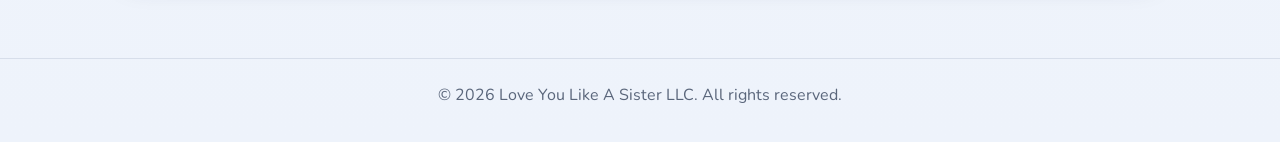
==== commit 1e6c8337: "Highlight daily respite care with dedicated callout sections. Add prominent respite availability car" ====
--- a/adult-day-program.html
+++ b/adult-day-program.html
@@ -45,6 +45,11 @@
         A warm, structured day for seniors and adults — enrichment, nourishment, and companionship
         in a brand-new Groton location, while our trusted care at Solstice Senior Living continues.
       </p>
+      <div class="respite-highlight respite-highlight--hero">
+        <p class="respite-highlight-label">Important</p>
+        <h3>Respite Care Available Daily</h3>
+        <p>Flexible daily respite options for families who need dependable relief and support.</p>
+      </div>
       <div class="adp-hero-actions">
         <a class="btn primary" href="tel:+18607051634">Call 860-705-1634</a>
         <a class="btn ghost adp-btn-light" href="#schedule">View Daily Schedule</a>
@@ -74,6 +79,15 @@
         <h3>Up to 20 adults</h3>
         <p>Per Town of Groton guidelines</p>
       </article>
+    </section>
+
+    <section class="respite-highlight respite-highlight--page" aria-label="Respite care availability">
+      <p class="respite-highlight-label">Family Support</p>
+      <h3>Respite Care Available Daily</h3>
+      <p>
+        Need a break from caregiving? Our adult day program offers daily respite care so your loved one
+        receives safe, engaging support while you rest, work, or handle personal responsibilities.
+      </p>
     </section>
 
     <section class="adp-section adp-intro">
--- a/styles.css
+++ b/styles.css
@@ -984,6 +984,90 @@
   box-shadow: 0 10px 24px rgba(8, 24, 56, 0.2);
 }
 
+.adp-respite-note,
+.respite-highlight {
+  text-align: center;
+}
+
+.respite-highlight {
+  border-radius: 16px;
+  padding: 18px 22px;
+}
+
+.respite-highlight-label {
+  margin: 0 0 6px;
+  font-size: 0.74rem;
+  letter-spacing: 0.14em;
+  text-transform: uppercase;
+  font-weight: 800;
+  color: var(--accent);
+}
+
+.respite-highlight h3 {
+  margin: 0 0 8px;
+  font-size: clamp(1.15rem, 2.5vw, 1.45rem);
+  line-height: 1.2;
+}
+
+.respite-highlight p:last-child {
+  margin: 0;
+  font-size: 0.96rem;
+  line-height: 1.55;
+}
+
+.respite-highlight--hero {
+  margin: 22px auto 0;
+  max-width: 560px;
+  background: rgba(255, 255, 255, 0.12);
+  border: 2px solid rgba(255, 196, 220, 0.55);
+  box-shadow: 0 14px 30px rgba(8, 24, 56, 0.24);
+}
+
+.respite-highlight--hero .respite-highlight-label {
+  color: #ffd4e6;
+}
+
+.respite-highlight--hero h3 {
+  color: #ffffff;
+}
+
+.respite-highlight--hero p:last-child {
+  color: #edf3ff;
+}
+
+.respite-highlight--light {
+  margin: 18px 0 16px;
+  max-width: 560px;
+  background: linear-gradient(135deg, #fff6fa 0%, #f2f7ff 100%);
+  border: 2px solid #f2bfd4;
+  box-shadow: 0 12px 24px rgba(255, 79, 139, 0.14);
+}
+
+.respite-highlight--light h3 {
+  color: var(--brand-dark);
+}
+
+.respite-highlight--light p:last-child {
+  color: var(--muted);
+}
+
+.respite-highlight--page {
+  margin-bottom: 18px;
+  background: linear-gradient(135deg, #fff0f6 0%, #edf4ff 100%);
+  border: 2px solid #efb8cf;
+  box-shadow: 0 14px 28px rgba(255, 79, 139, 0.16);
+}
+
+.respite-highlight--page h3 {
+  color: var(--brand-dark);
+}
+
+.respite-highlight--page p:last-child {
+  color: var(--muted);
+  max-width: 68ch;
+  margin: 0 auto;
+}
+
 .adp-btn-light {
   border: 2px solid rgba(255, 255, 255, 0.75) !important;
   color: #ffffff !important;
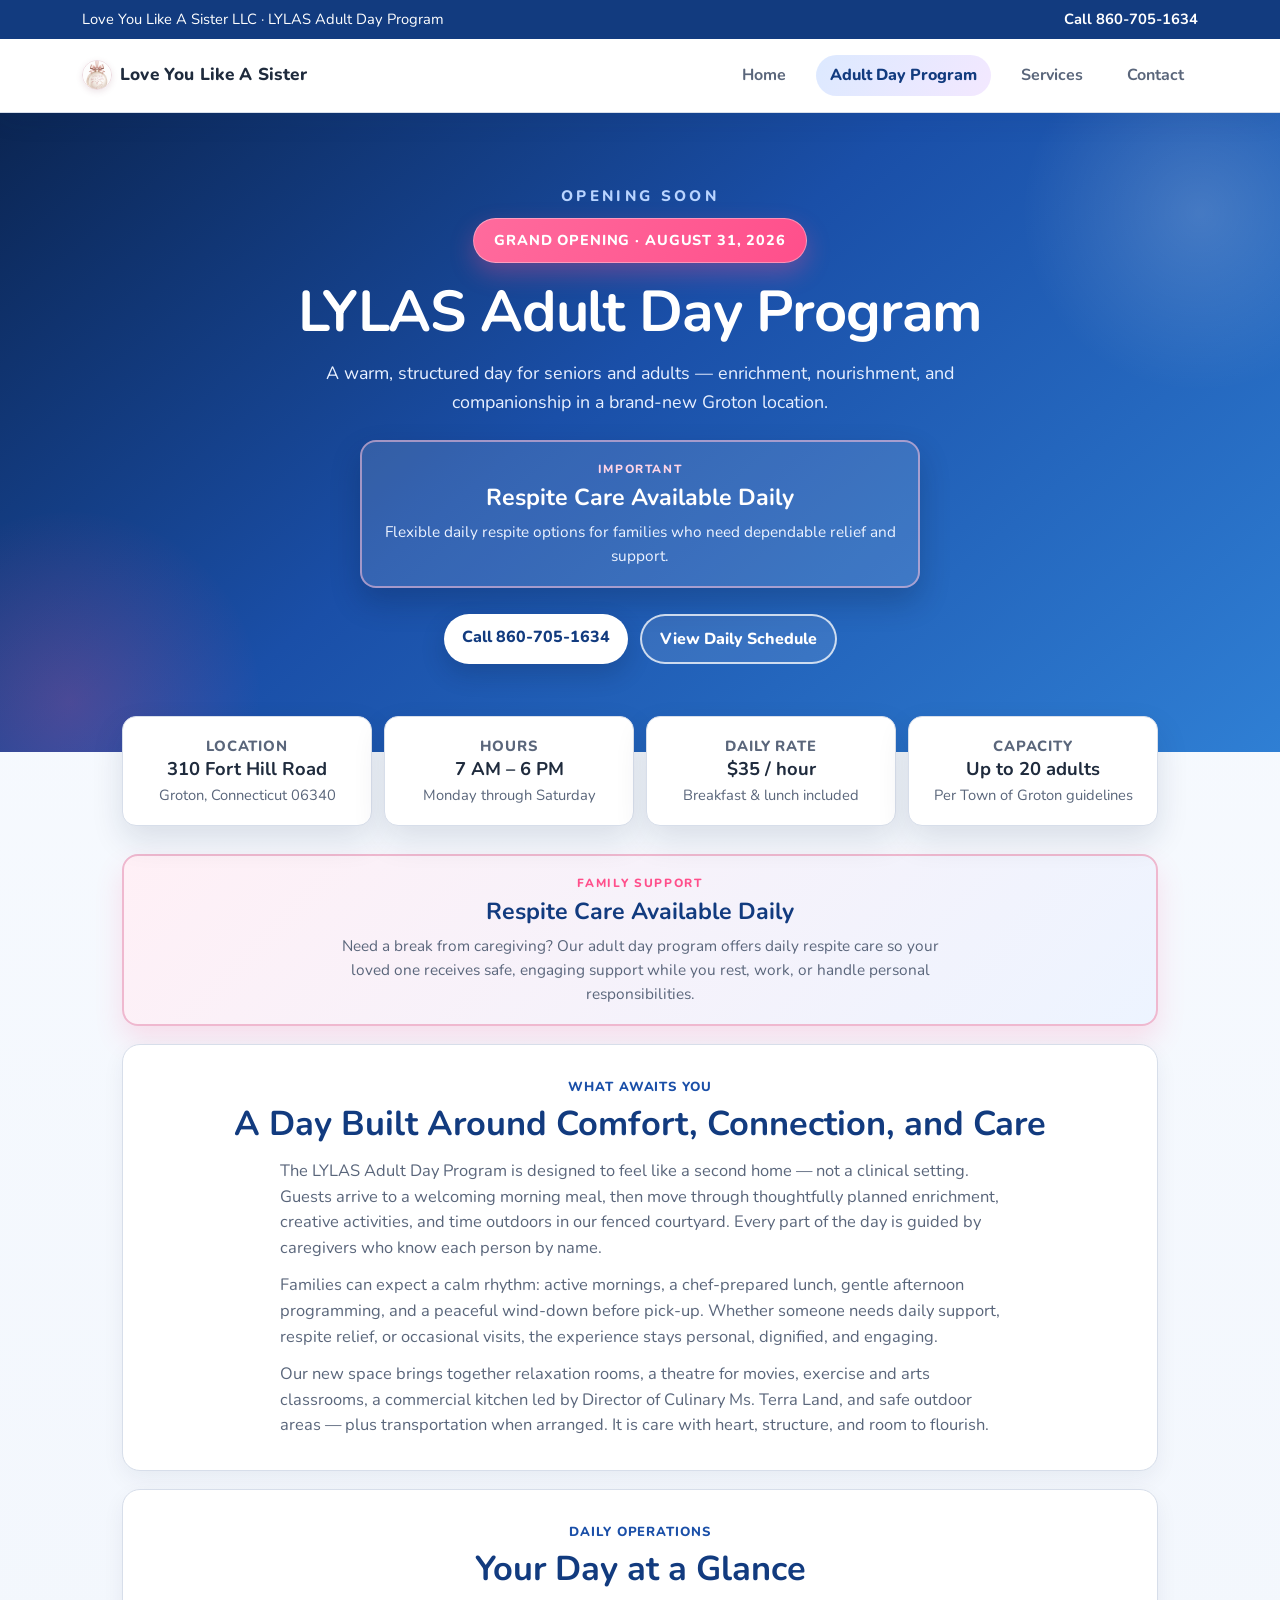
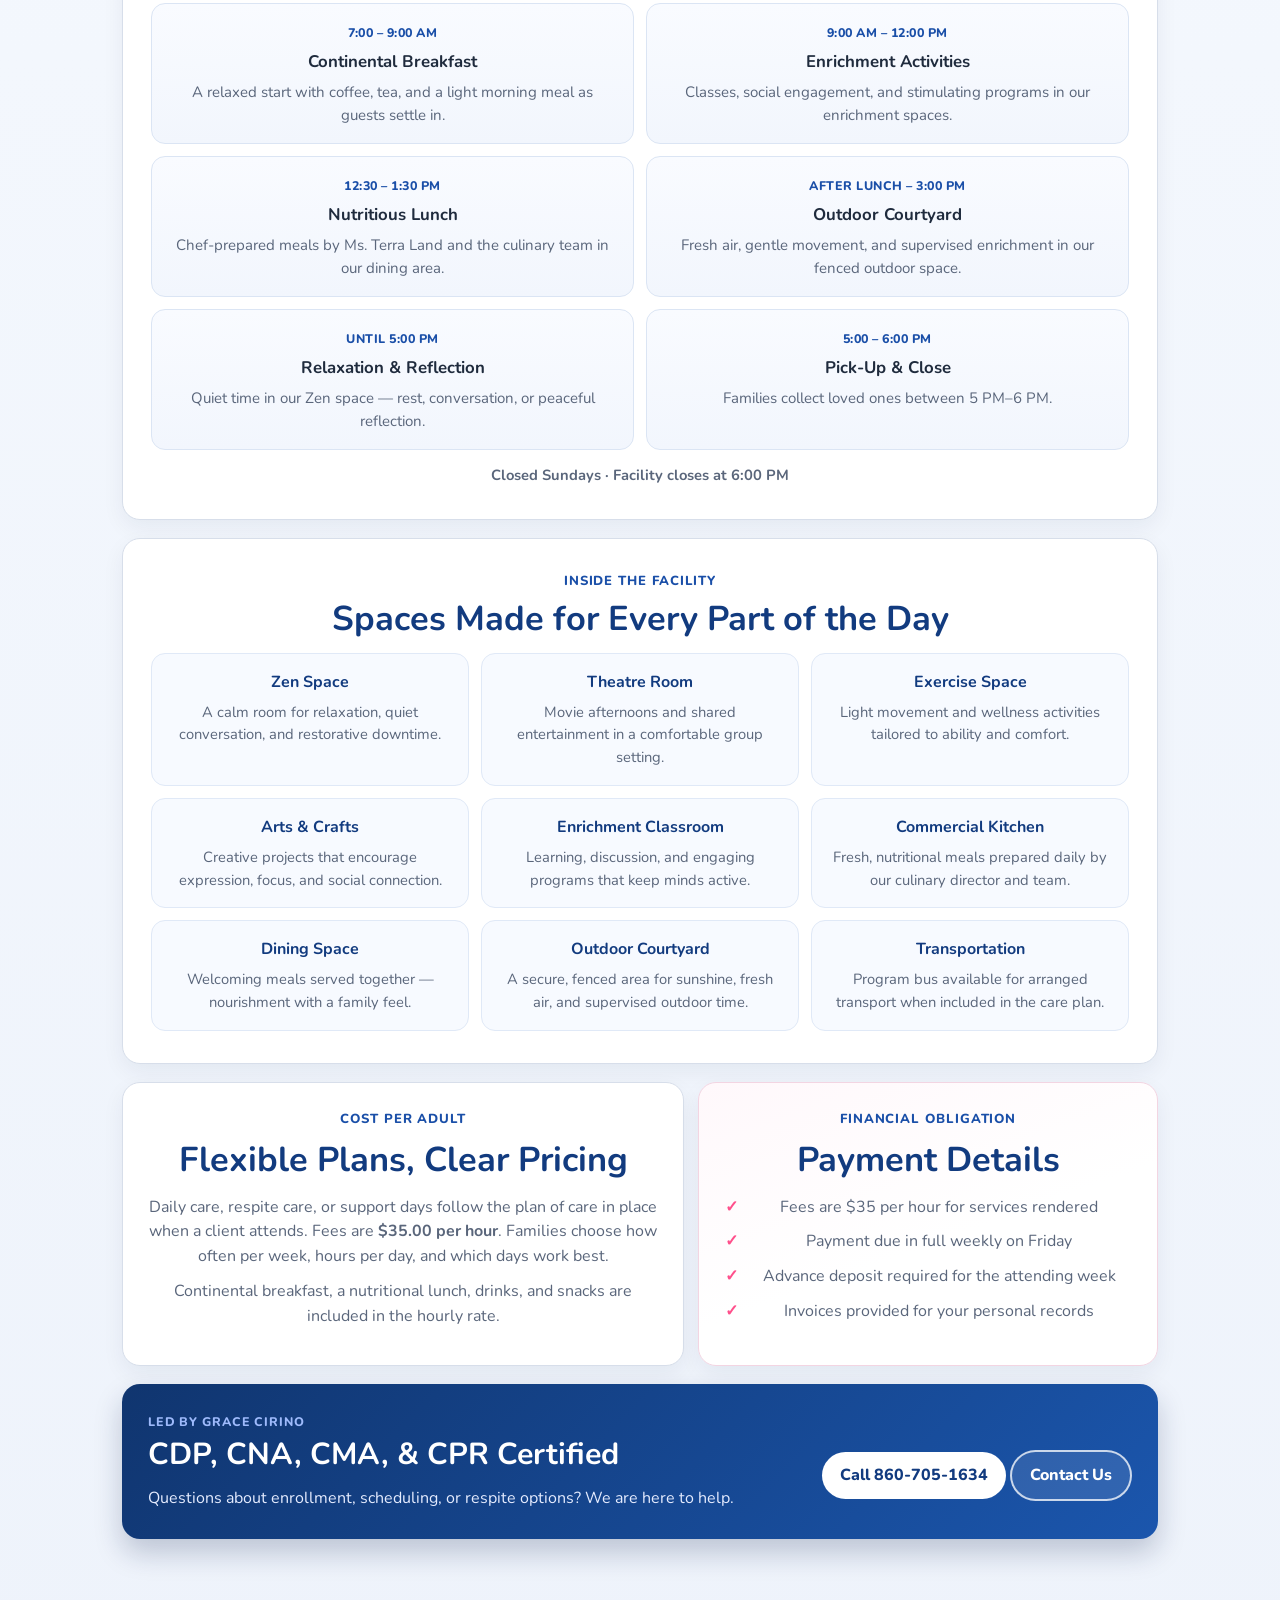
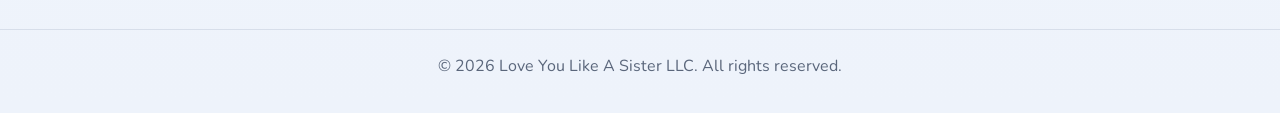
==== commit 4e7bef04: "Remove Solstice intro copy and clarify pick-up hours. Drop the Solstice Senior Living sentence from " ====
--- a/adult-day-program.html
+++ b/adult-day-program.html
@@ -43,7 +43,7 @@
       <h1>LYLAS Adult Day Program</h1>
       <p class="adp-hero-lead">
         A warm, structured day for seniors and adults — enrichment, nourishment, and companionship
-        in a brand-new Groton location, while our trusted care at Solstice Senior Living continues.
+        in a brand-new Groton location.
       </p>
       <div class="respite-highlight respite-highlight--hero">
         <p class="respite-highlight-label">Important</p>
@@ -145,7 +145,7 @@
         <article class="adp-time-card">
           <time>5:00 – 6:00 PM</time>
           <h3>Pick-Up &amp; Close</h3>
-          <p>Families collect loved ones; clients returning to Solstice arrive for dinner by 5 PM.</p>
+          <p>Families collect loved ones between 5 PM–6 PM.</p>
         </article>
       </div>
       <p class="adp-footnote">Closed Sundays · Facility closes at 6:00 PM</p>
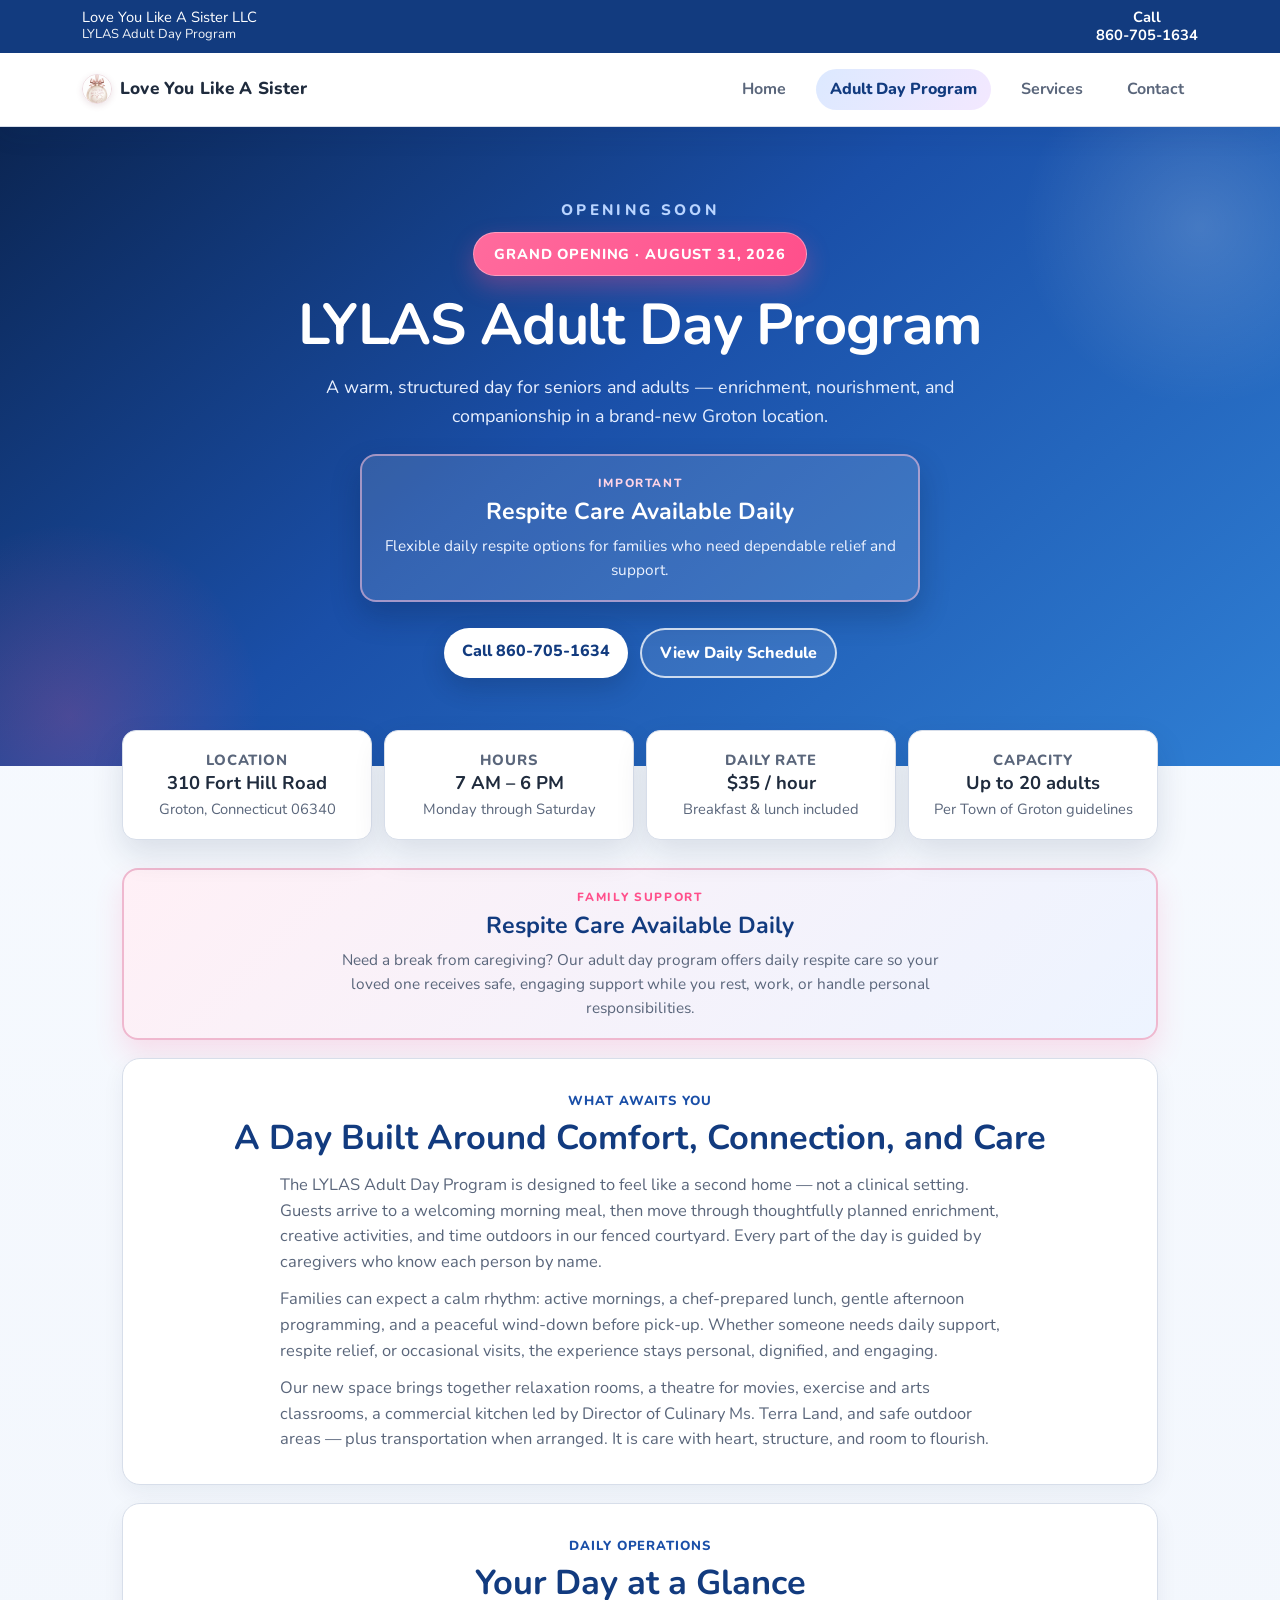
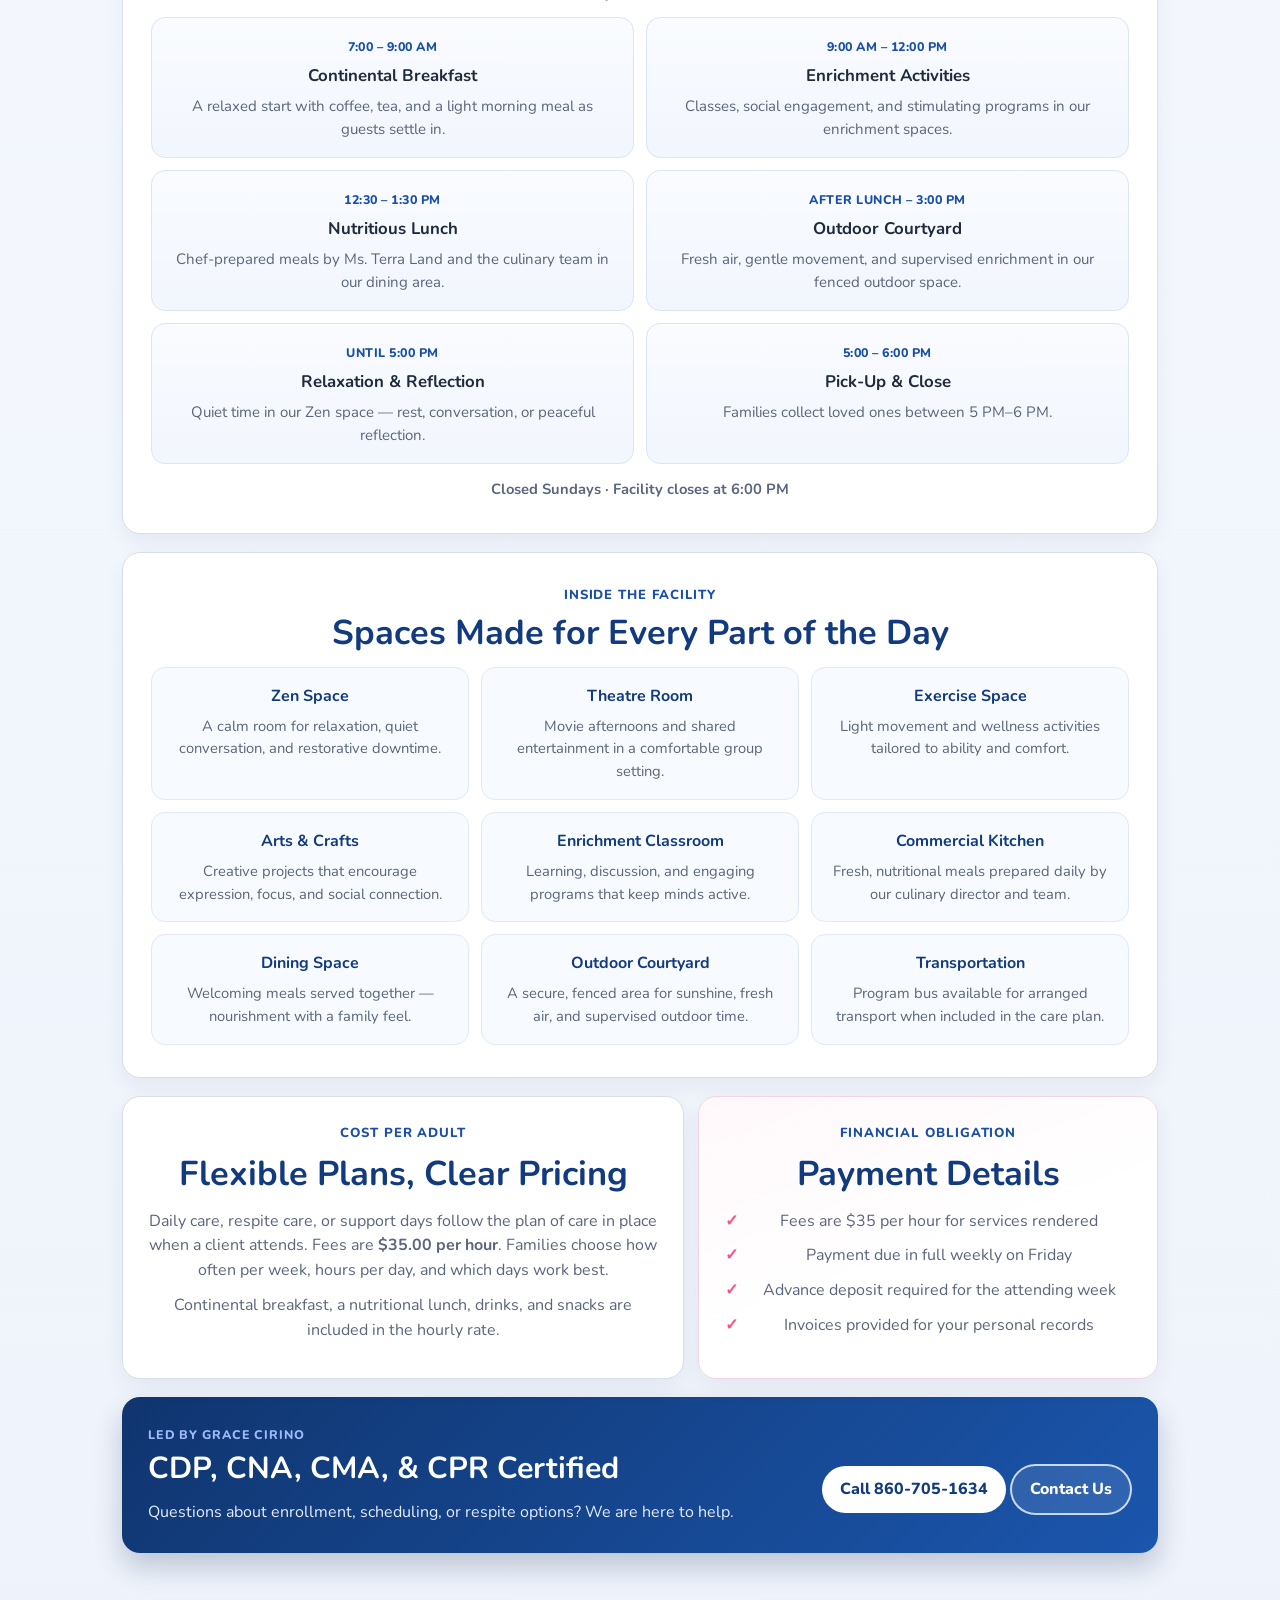
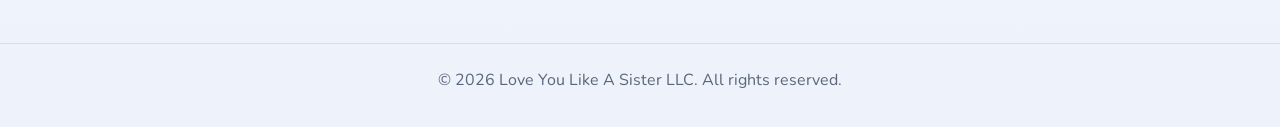
==== commit 57e45b30: "Fix mobile header stacking and center the call block. Restructure the top contact bar into stacked l" ====
--- a/adult-day-program.html
+++ b/adult-day-program.html
@@ -8,7 +8,7 @@
   <link rel="preconnect" href="https://fonts.googleapis.com">
   <link rel="preconnect" href="https://fonts.gstatic.com" crossorigin>
   <link href="https://fonts.googleapis.com/css2?family=Nunito:wght@400;600;700;800&display=swap" rel="stylesheet">
-  <link rel="stylesheet" href="styles.css?v=2">
+  <link rel="stylesheet" href="styles.css?v=4">
   <link rel="icon" type="image/png" href="D677EA84-E0FD-40B1-A47E-7FA4DDE74145.PNG">
   <script defer src="/_vercel/insights/script.js"></script>
   <script defer src="analytics-trackers.js"></script>
@@ -17,8 +17,14 @@
   <header class="site-header adp-header">
     <div class="top-contact">
       <div class="wrap">
-        <p>Love You Like A Sister LLC · LYLAS Adult Day Program</p>
-        <a href="tel:+18607051634">Call 860-705-1634</a>
+        <div class="top-contact-brand">
+          <div class="top-contact-line">Love You Like A Sister LLC</div>
+          <div class="top-contact-line top-contact-sub">LYLAS Adult Day Program</div>
+        </div>
+        <a class="top-contact-phone" href="tel:+18607051634">
+          <div class="top-contact-line">Call</div>
+          <div class="top-contact-line">860-705-1634</div>
+        </a>
       </div>
     </div>
     <nav class="nav-wrap">
--- a/styles.css
+++ b/styles.css
@@ -34,7 +34,7 @@
   background: var(--brand-dark);
   color: #fff;
   font-size: 0.92rem;
-  max-height: 48px;
+  max-height: 72px;
   overflow: hidden;
   transition: max-height 0.35s ease, opacity 0.35s ease;
 }
@@ -45,8 +45,35 @@
   padding: 8px 22px;
   display: flex;
   justify-content: space-between;
-  align-items: center;
+  align-items: flex-start;
   gap: 12px;
+}
+
+.top-contact-brand,
+.top-contact-phone {
+  line-height: 1.25;
+}
+
+.top-contact-brand {
+  flex: 1 1 auto;
+  min-width: 0;
+}
+
+.top-contact-phone {
+  display: block;
+  text-align: center;
+  flex: 0 0 auto;
+  white-space: nowrap;
+}
+
+.top-contact-line {
+  display: block;
+  white-space: nowrap;
+}
+
+.top-contact-sub {
+  font-size: 0.88em;
+  opacity: 0.95;
 }
 
 .top-contact p {
@@ -1420,6 +1447,25 @@
 }
 
 @media (max-width: 680px) {
+  .top-contact {
+    font-size: 0.78rem;
+    max-height: 88px;
+  }
+
+  .top-contact .wrap {
+    display: grid;
+    grid-template-columns: minmax(0, 1fr) auto;
+    align-items: start;
+    column-gap: 10px;
+    padding-top: 10px;
+    padding-bottom: 10px;
+  }
+
+  .top-contact-phone {
+    justify-self: center;
+    text-align: center;
+  }
+
   .wrap,
   .nav-wrap,
   main {
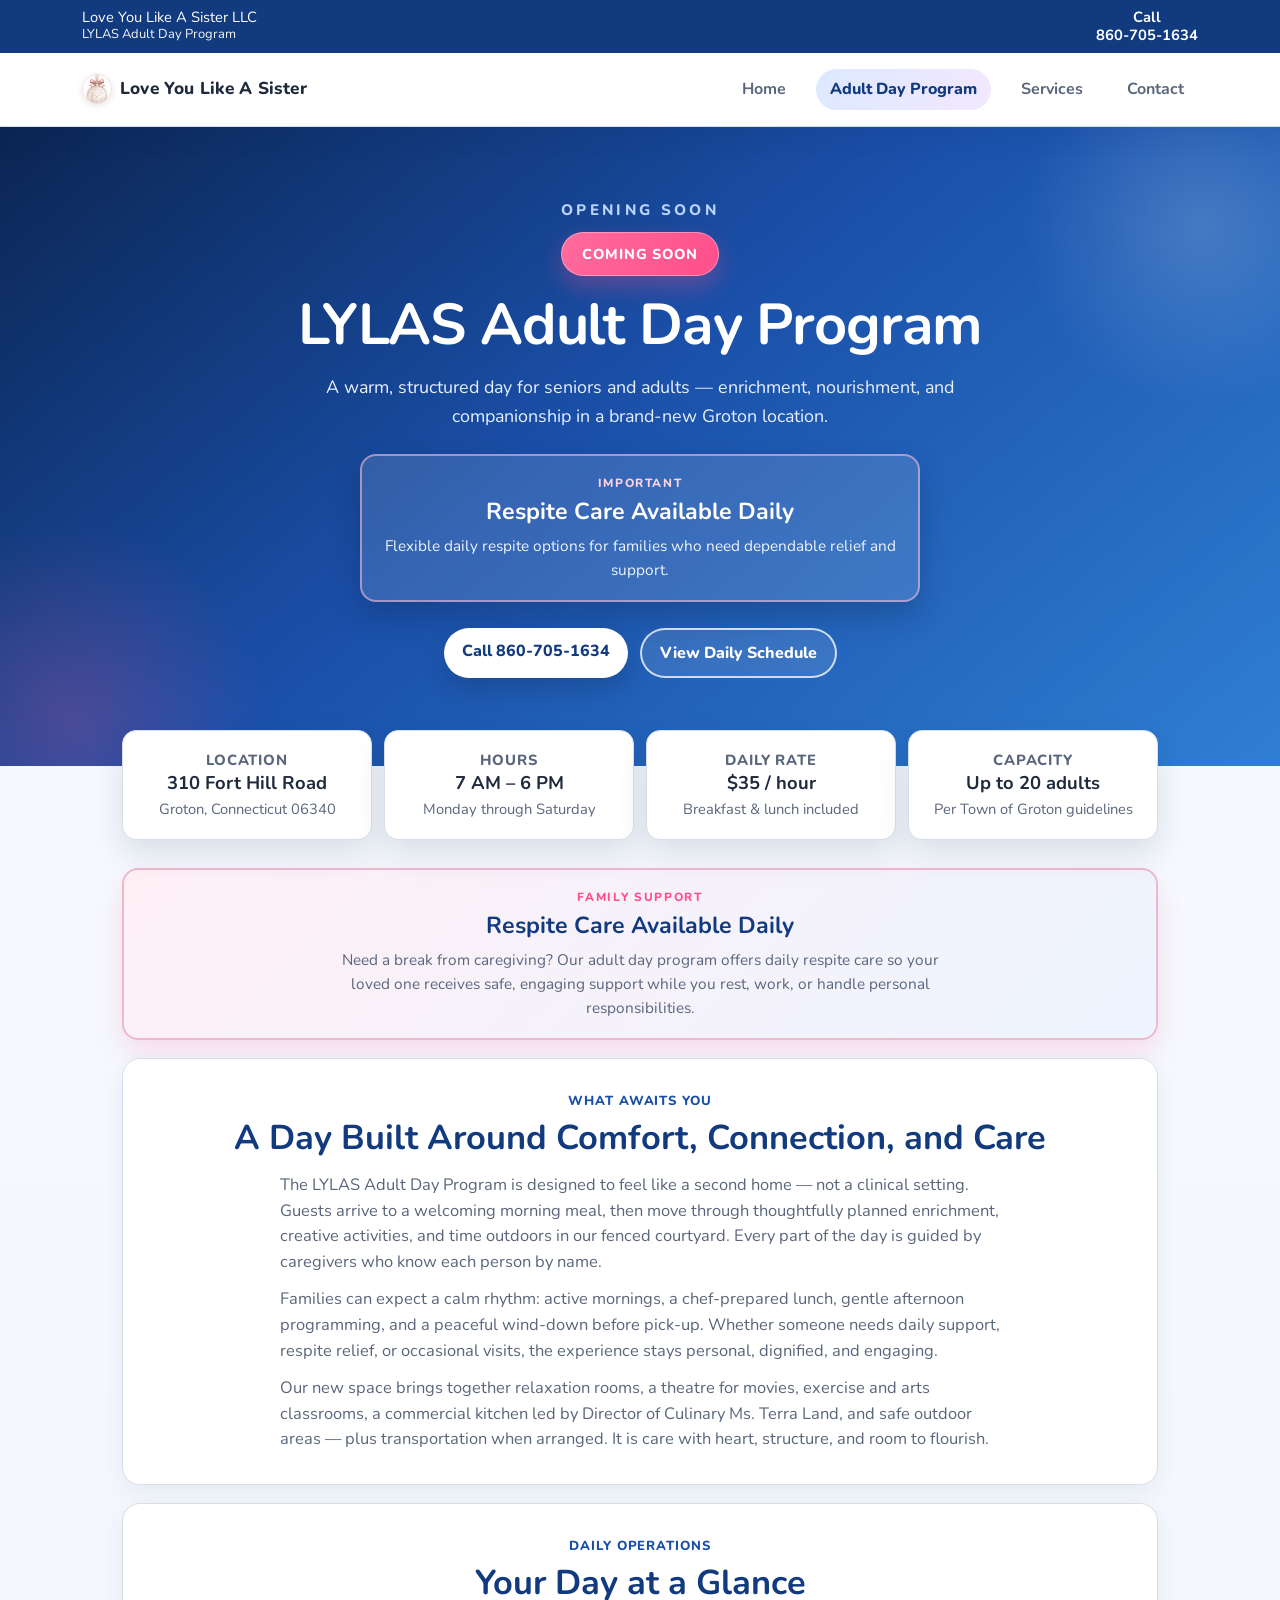
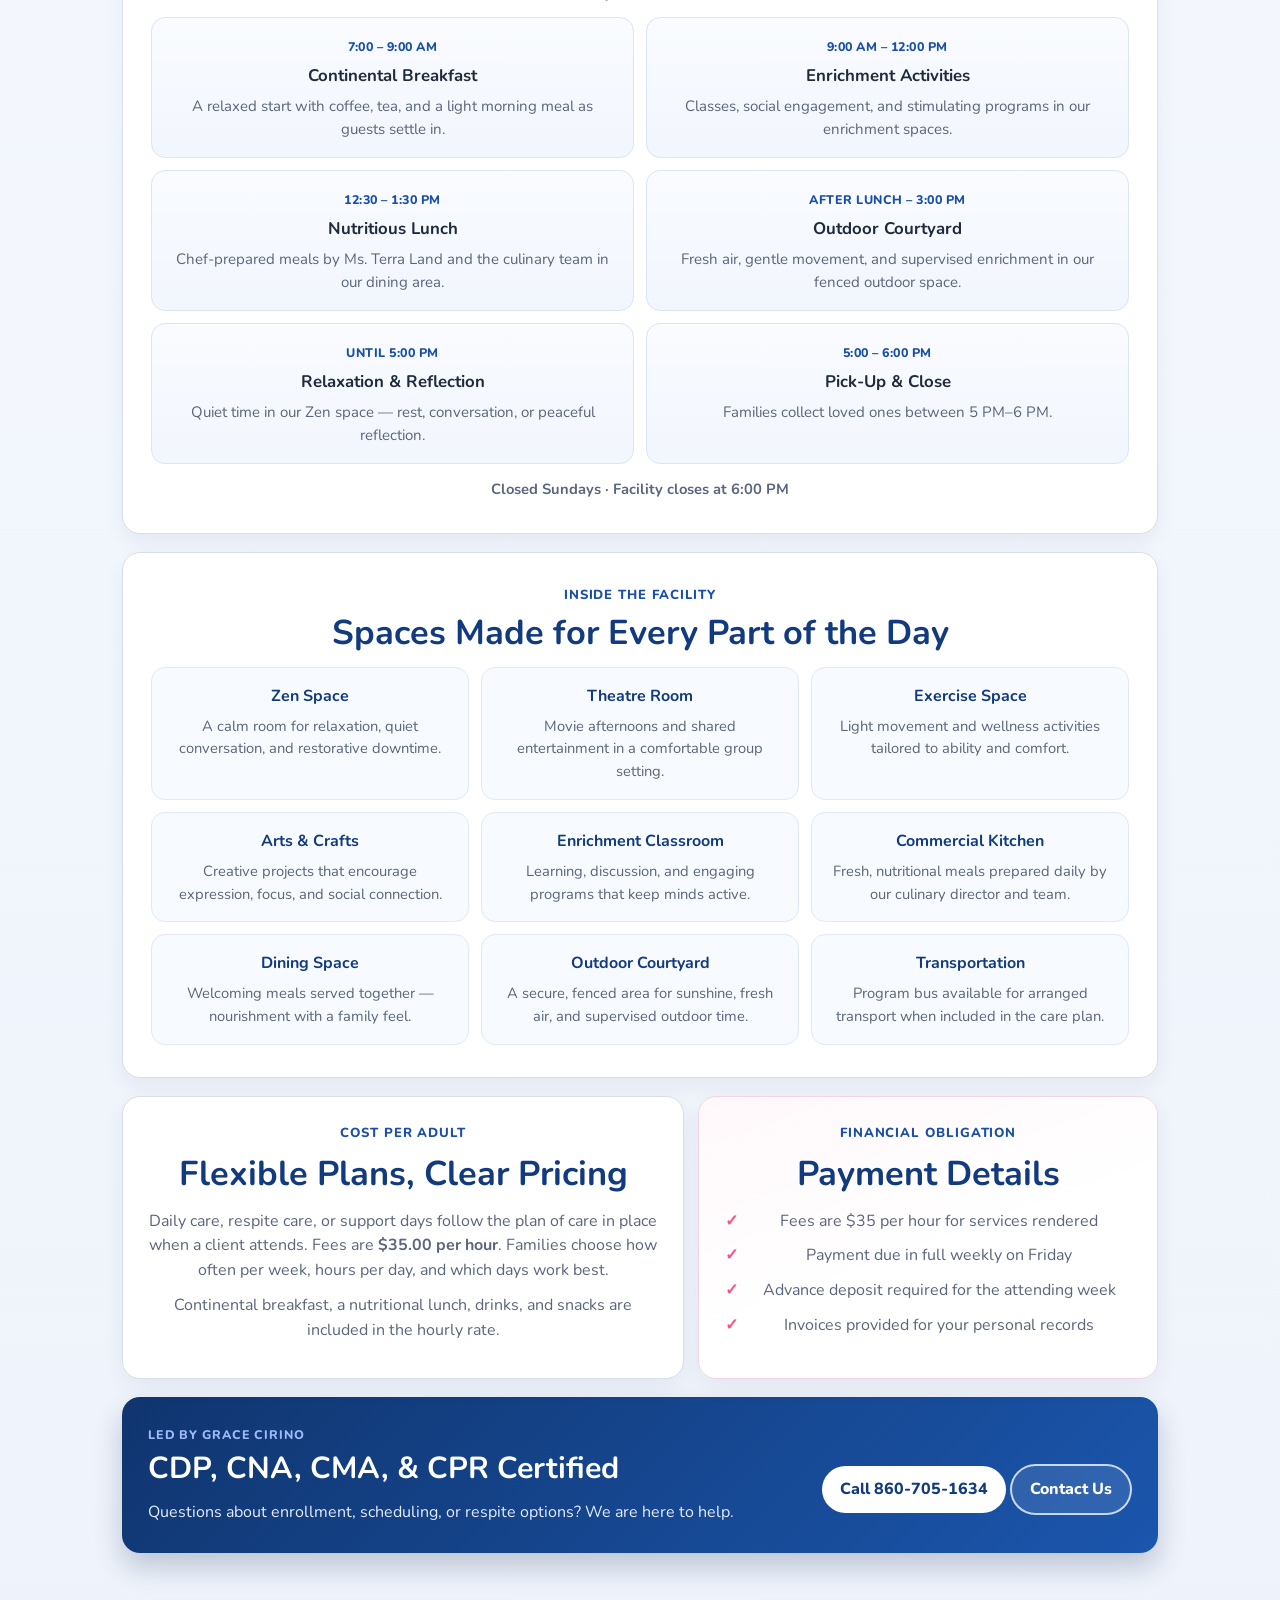
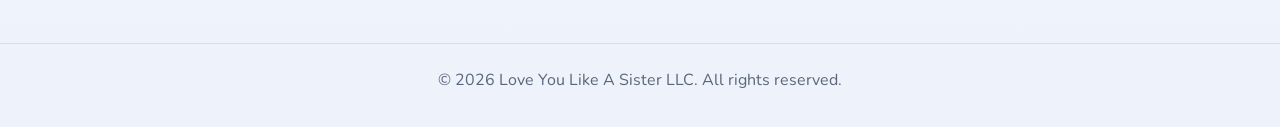
==== commit c4b41f48: "Center Adult Day Program teaser and replace opening date with coming soon. Center the homepage LYLAS" ====
--- a/adult-day-program.html
+++ b/adult-day-program.html
@@ -8,7 +8,7 @@
   <link rel="preconnect" href="https://fonts.googleapis.com">
   <link rel="preconnect" href="https://fonts.gstatic.com" crossorigin>
   <link href="https://fonts.googleapis.com/css2?family=Nunito:wght@400;600;700;800&display=swap" rel="stylesheet">
-  <link rel="stylesheet" href="styles.css?v=4">
+  <link rel="stylesheet" href="styles.css?v=5">
   <link rel="icon" type="image/png" href="D677EA84-E0FD-40B1-A47E-7FA4DDE74145.PNG">
   <script defer src="/_vercel/insights/script.js"></script>
   <script defer src="analytics-trackers.js"></script>
@@ -45,7 +45,7 @@
     <div class="adp-hero-glow" aria-hidden="true"></div>
     <div class="adp-hero-inner">
       <p class="adp-opening">Opening Soon</p>
-      <span class="adp-badge">Grand Opening · August 31, 2026</span>
+      <span class="adp-badge">Coming Soon</span>
       <h1>LYLAS Adult Day Program</h1>
       <p class="adp-hero-lead">
         A warm, structured day for seniors and adults — enrichment, nourishment, and companionship
--- a/styles.css
+++ b/styles.css
@@ -475,6 +475,7 @@
   margin: 0 auto;
   padding: 0 22px;
   display: block;
+  text-align: center;
 }
 
 .legacy-grid h2,
@@ -486,10 +487,24 @@
 }
 
 .legacy-grid p {
-  margin: 0 0 13px;
+  margin: 0 auto 13px;
   color: var(--muted);
   font-size: 1.05rem;
   max-width: 62ch;
+}
+
+.legacy-grid .eyebrow {
+  text-align: center;
+}
+
+.legacy-grid .respite-highlight {
+  margin-left: auto;
+  margin-right: auto;
+  max-width: 36rem;
+}
+
+.legacy-grid .program-btn {
+  display: inline-flex;
 }
 
 .programs {
